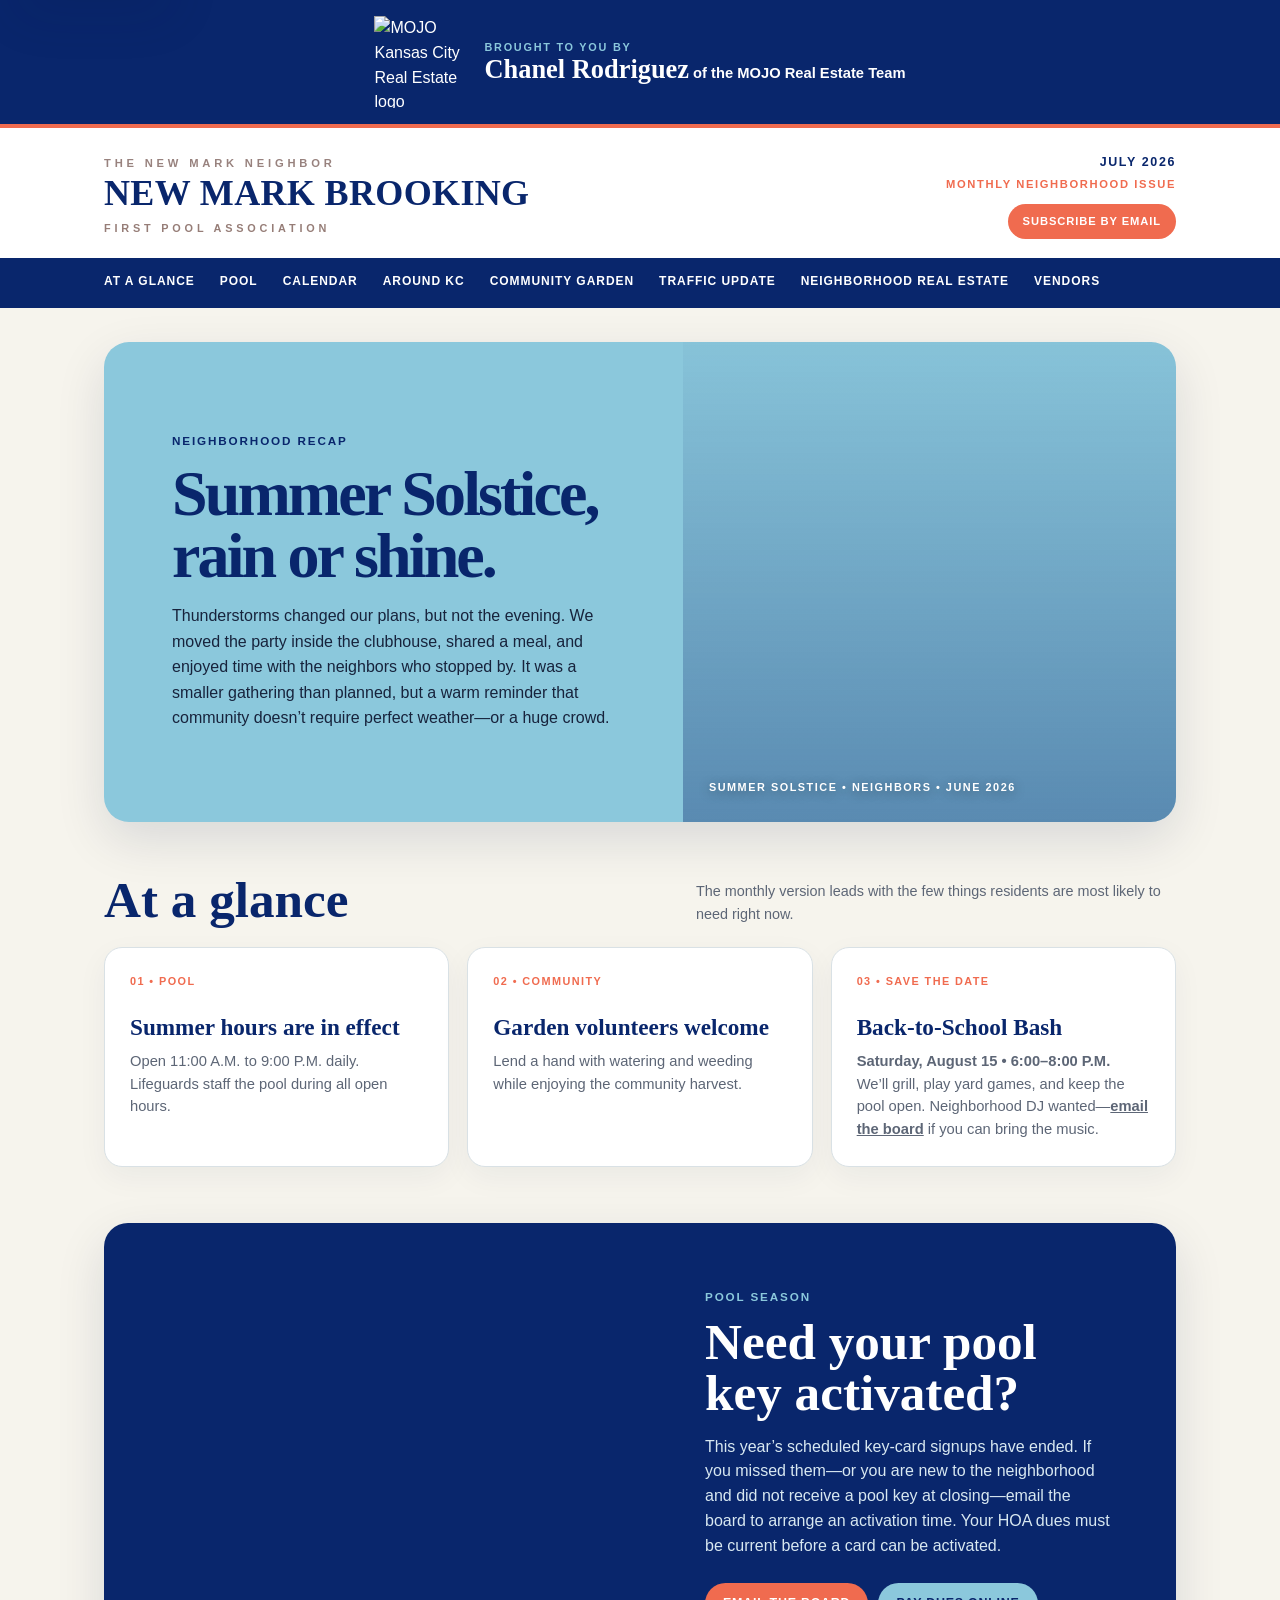
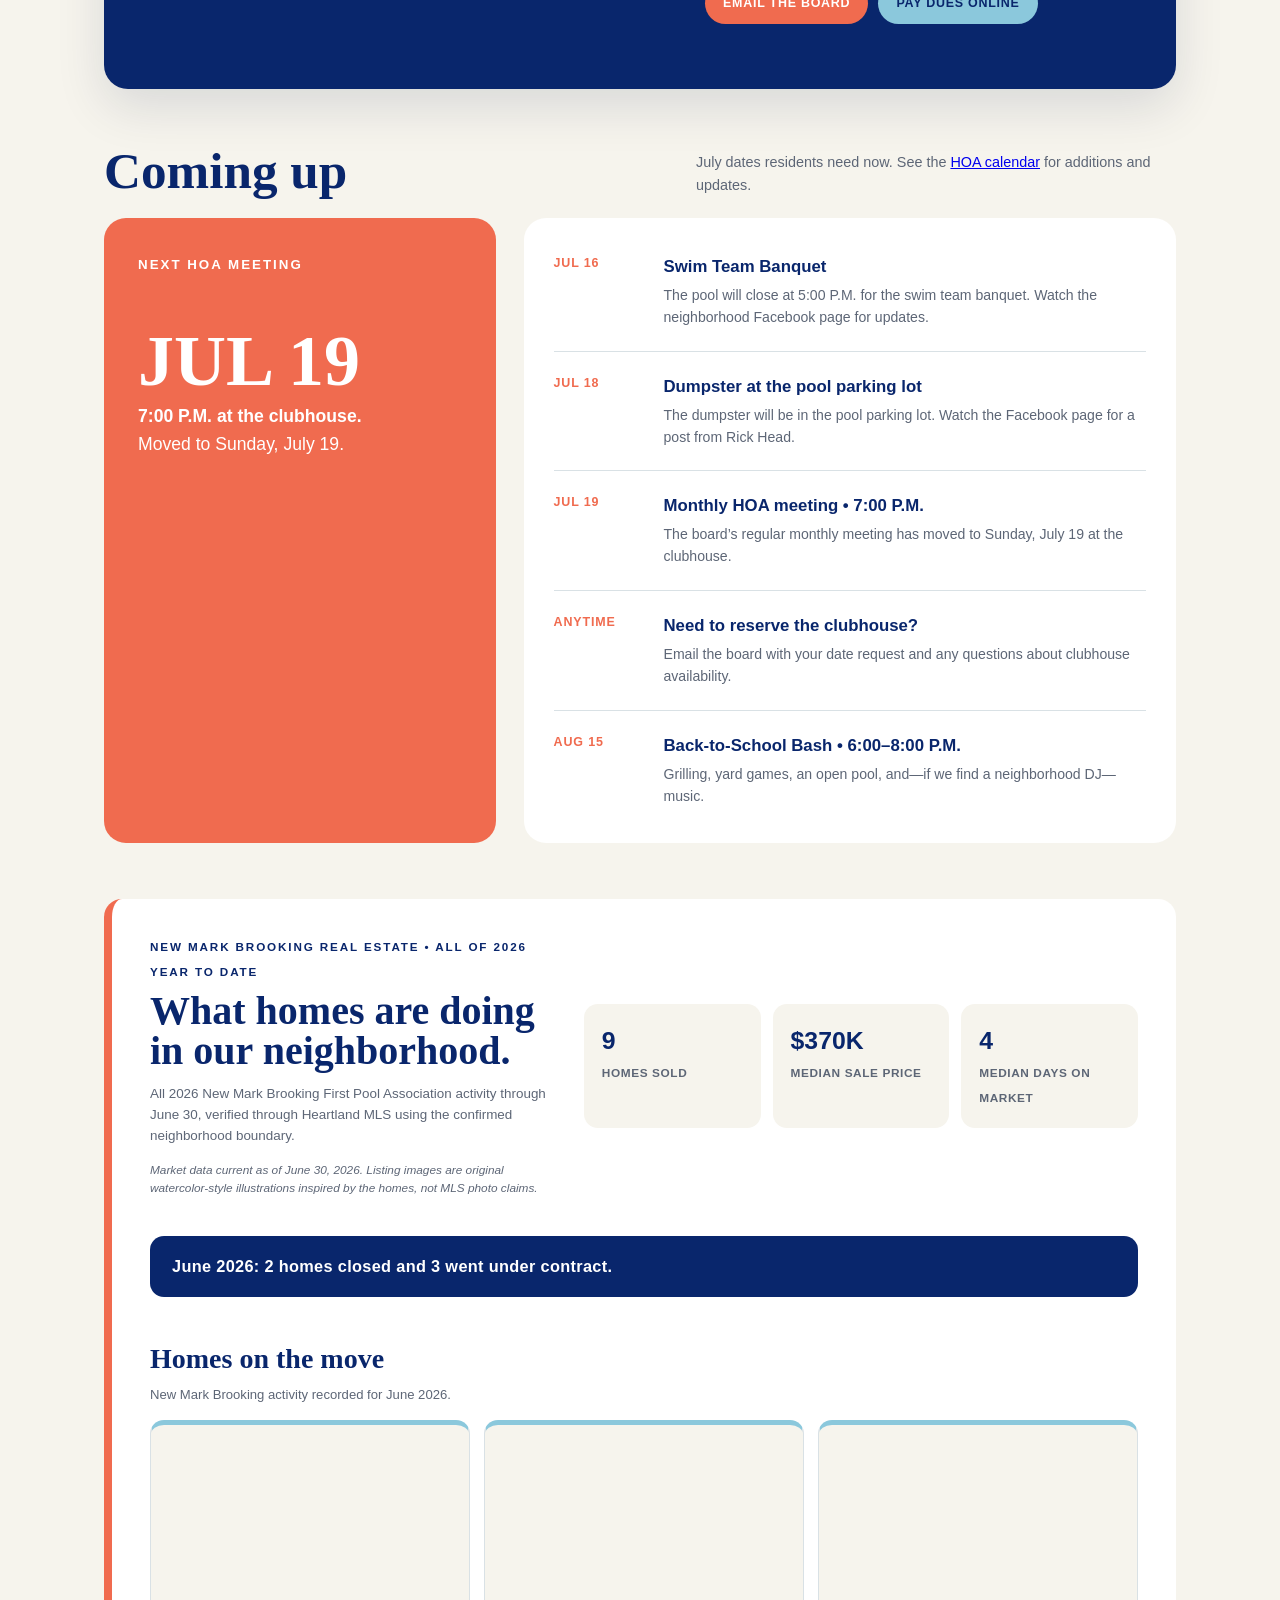
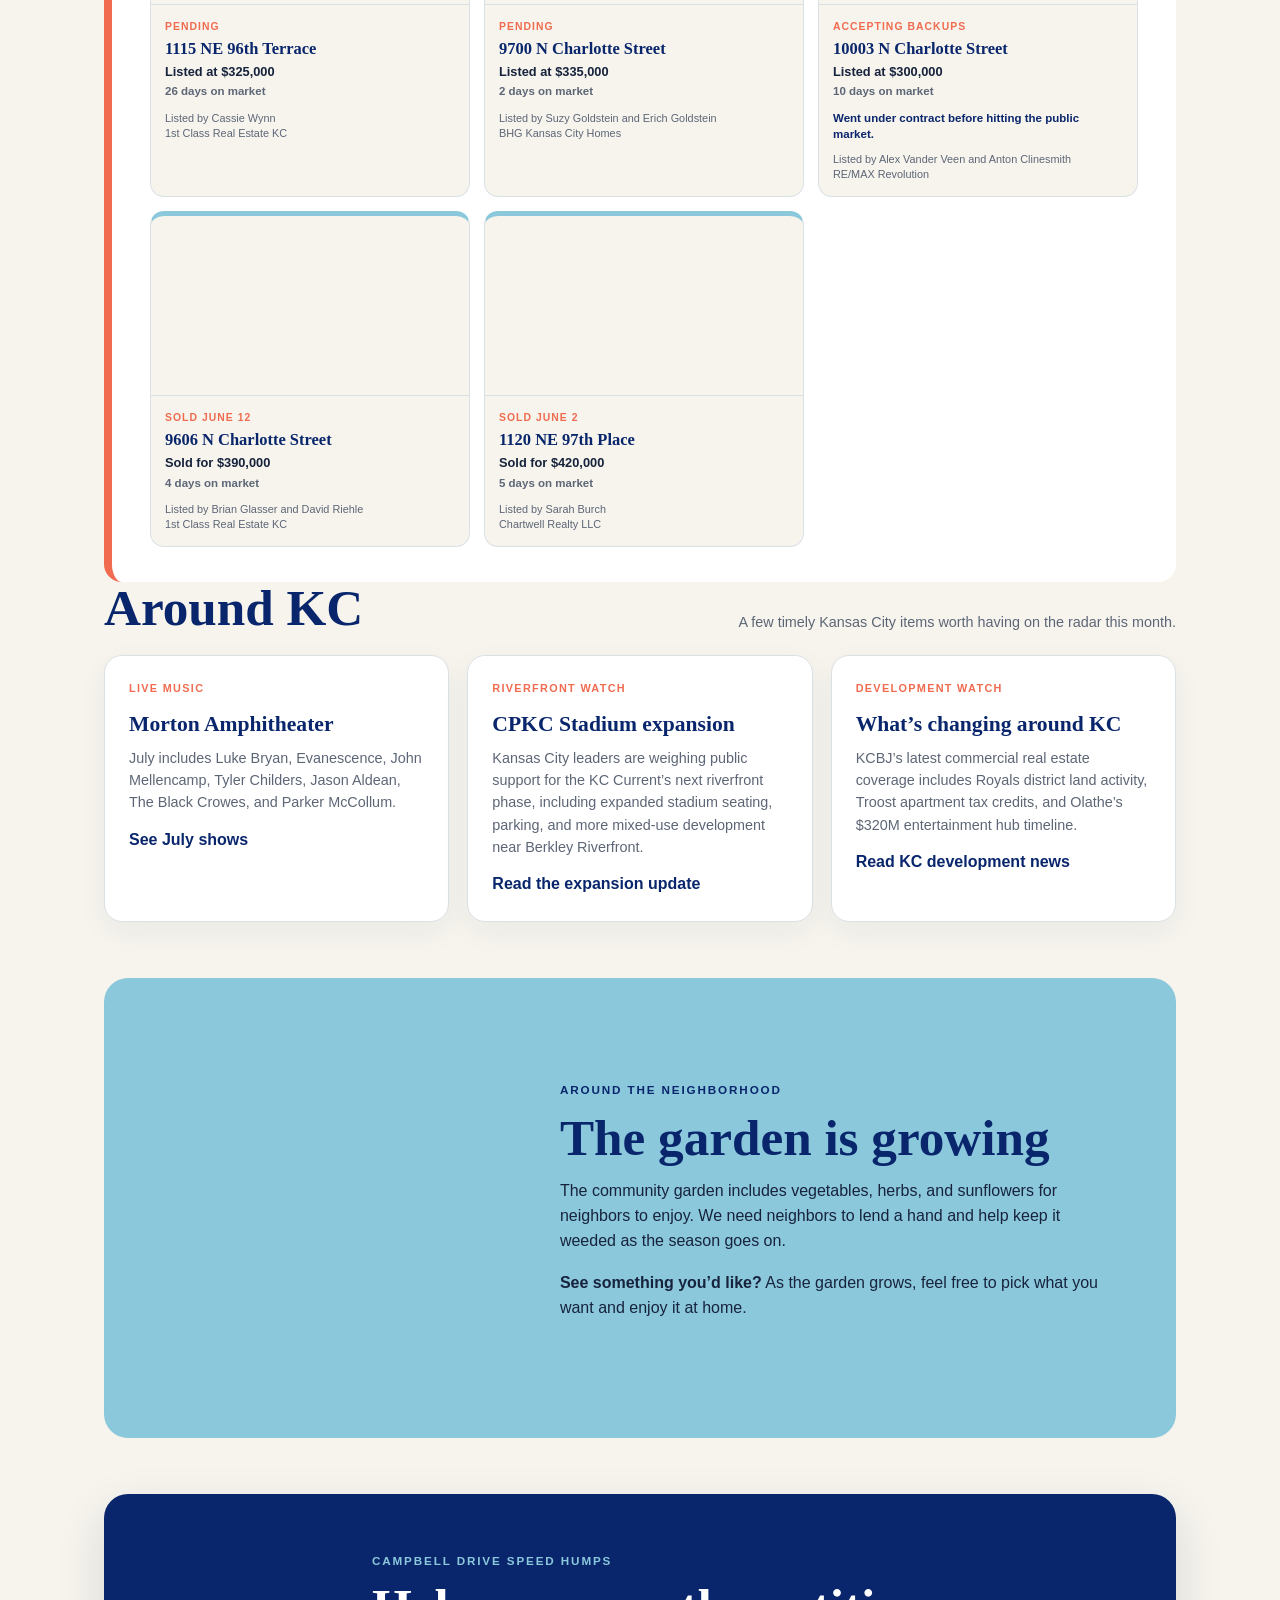
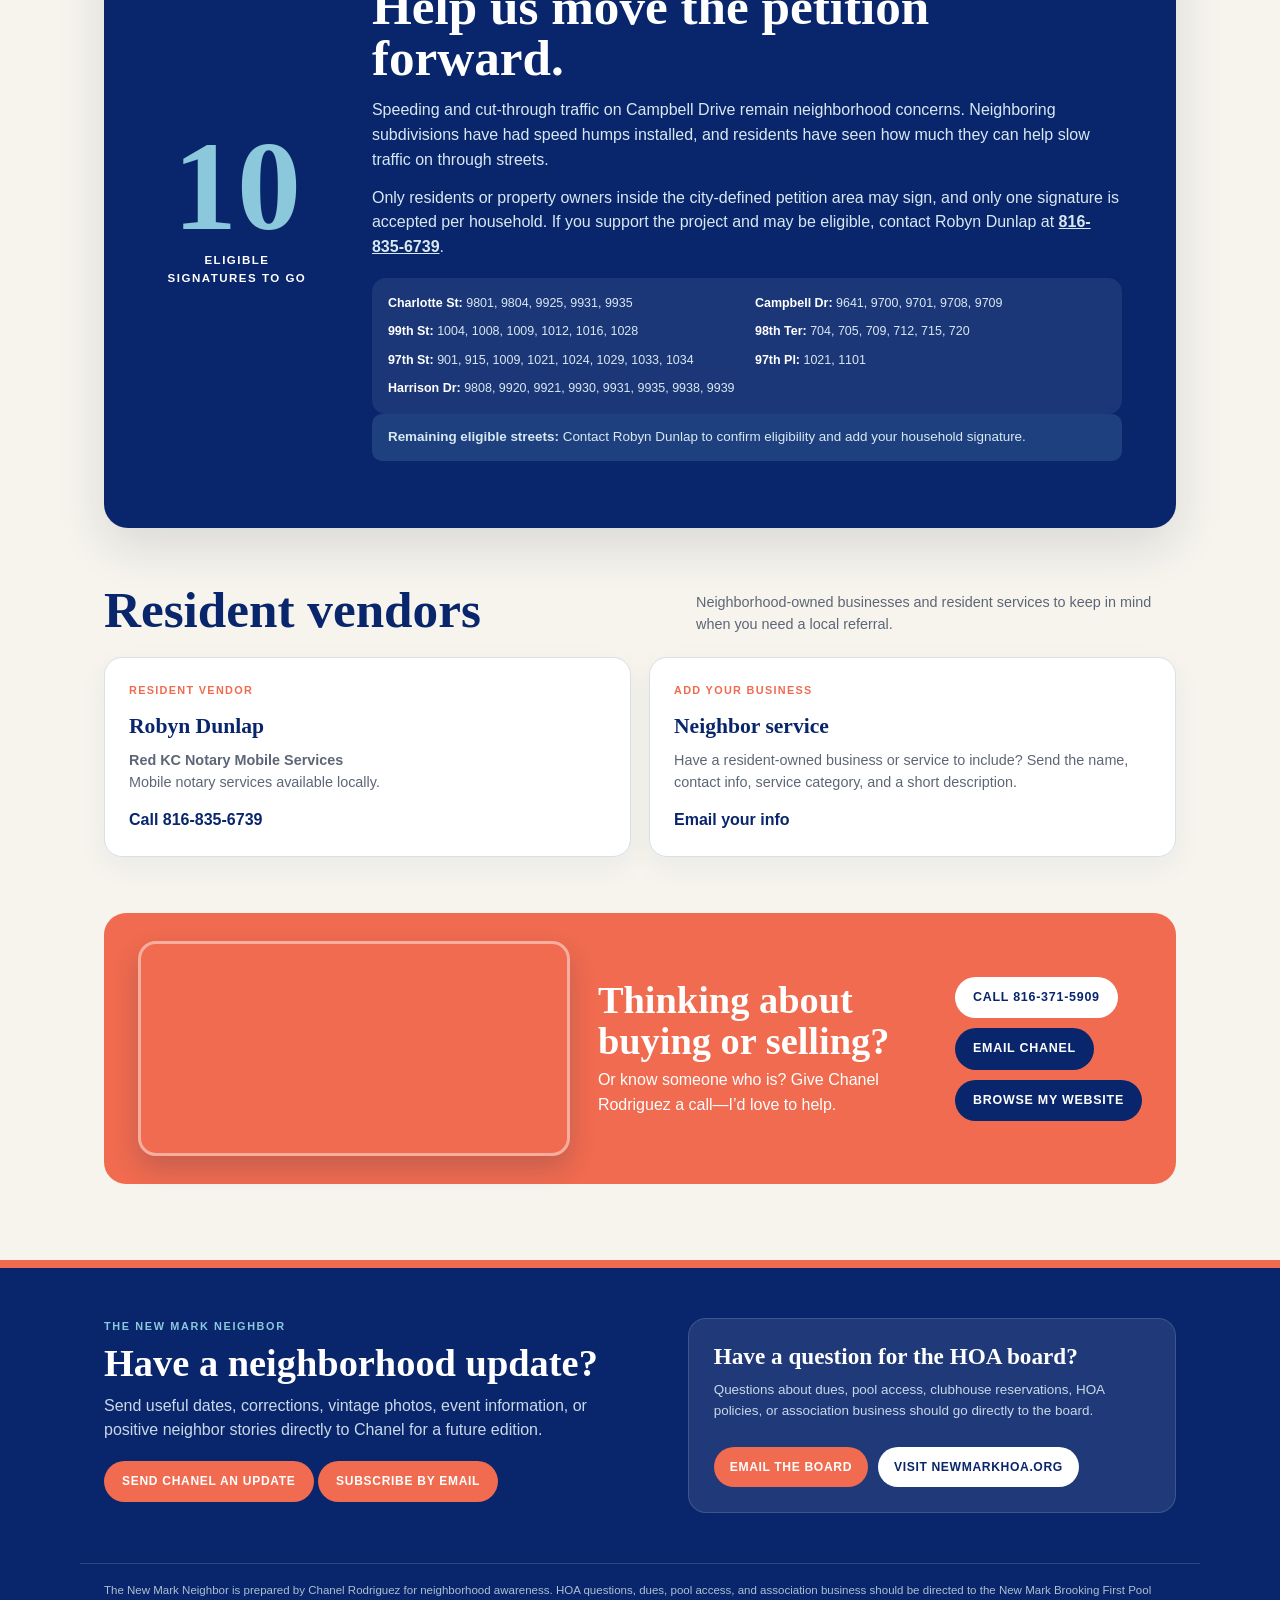
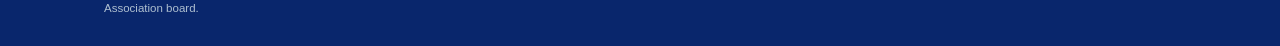
==== archive/july-2026/index.html @ 48f1f559 "Archive July 2026 issue" ====
<!doctype html>
<html lang="en">
<head>
<meta charset="utf-8">
<meta name="viewport" content="width=device-width,initial-scale=1">
<meta name="description" content="The New Mark Neighbor is a monthly New Mark Brooking neighborhood issue with HOA dates, pool reminders, local updates, resident notes, and neighborhood real estate context from Chanel Rodriguez.">
<meta name="theme-color" content="#09266c">
<meta property="og:title" content="The New Mark Neighbor — July 2026">
<meta property="og:description" content="A monthly New Mark Brooking neighborhood update with pool notes, HOA dates, local happenings, garden news, traffic updates, and real estate context.">
<meta property="og:type" content="website">
<meta property="og:url" content="https://thenewmarkneighbor.vercel.app/">
<meta property="og:image" content="https://thenewmarkneighbor.vercel.app/summer-solstice.jpg">
<meta name="twitter:card" content="summary_large_image">
<link rel="canonical" href="https://thenewmarkneighbor.vercel.app/">
<title>The New Mark Neighbor — July 2026</title>
<script type="application/ld+json">
{"@context":"https://schema.org","@type":"NewsArticle","headline":"The New Mark Neighbor — July 2026","description":"Monthly New Mark Brooking neighborhood issue with HOA dates, pool reminders, local updates, resident notes, and real estate context.","author":{"@type":"Person","name":"Chanel Rodriguez"},"publisher":{"@type":"Organization","name":"MOJO Real Estate Team"},"datePublished":"2026-07-15","dateModified":"2026-07-15","url":"https://thenewmarkneighbor.vercel.app/"}
</script>
<style>
:root{--navy:#09266c;--sky:#8bc8dc;--coral:#f06b4f;--cream:#f6f4ed;--ink:#17233c;--muted:#5d6676;--green:#476958;--white:#fff;--line:#d9e1e5;--shadow:0 18px 50px rgba(7,28,66,.12)}
*{box-sizing:border-box}html{scroll-behavior:smooth;scroll-padding-top:72px}body{margin:0;color:var(--ink);background:var(--cream);font-family:Arial,Helvetica,sans-serif;line-height:1.55}.skip-link{position:absolute;left:12px;top:-48px;z-index:20;background:#fff;color:var(--navy);padding:10px 14px;border-radius:999px;font-weight:900;text-decoration:none;box-shadow:var(--shadow)}.skip-link:focus{top:12px}a:focus-visible{outline:3px solid var(--coral);outline-offset:4px;border-radius:6px}.preview{background:#fff2cf;color:#533f00;text-align:center;padding:10px 18px;font-size:.82rem;font-weight:800;letter-spacing:.03em;border-bottom:1px solid #ead58b}.masthead{background:var(--white)}.masthead-inner{max-width:1120px;margin:auto;padding:25px 24px 19px;display:flex;align-items:center;justify-content:space-between;gap:24px}.brand small{display:block;color:#98827e;font-size:.7rem;font-weight:800;letter-spacing:.34em;text-transform:uppercase;margin-bottom:3px}.brand strong{display:block;color:var(--navy);font-family:Georgia,serif;font-size:clamp(1.45rem,4vw,2.25rem);line-height:1.05;letter-spacing:.01em}.brand span{display:block;color:#967d77;font-size:.68rem;font-weight:800;letter-spacing:.35em;text-transform:uppercase;margin-top:7px}.issue{text-align:right;color:var(--navy);font-size:.78rem;font-weight:800;text-transform:uppercase;letter-spacing:.13em}.issue b{display:block;color:var(--coral);font-size:.7rem;margin-top:4px}.nav{background:var(--navy);color:white;position:sticky;top:0;z-index:10}.nav-inner{max-width:1120px;margin:auto;padding:0 24px;display:flex;gap:25px;overflow:auto;scroll-snap-type:x proximity}.nav a{color:white;text-decoration:none;font-size:.75rem;font-weight:800;text-transform:uppercase;letter-spacing:.08em;white-space:nowrap;padding:14px 0;border-bottom:3px solid transparent;scroll-snap-align:start}.nav a:hover{border-color:var(--coral)}.hero{max-width:1120px;margin:34px auto 0;padding:0 24px}.hero-card{min-height:480px;border-radius:25px;overflow:hidden;display:grid;grid-template-columns:1.08fr .92fr;background:var(--sky);box-shadow:var(--shadow)}.hero-copy{padding:clamp(34px,6vw,68px);display:flex;flex-direction:column;justify-content:center}.eyebrow{color:var(--navy);font-size:.73rem;font-weight:900;text-transform:uppercase;letter-spacing:.16em}.hero h1{margin:12px 0 15px;color:var(--navy);font-family:Georgia,serif;font-size:clamp(2.6rem,6vw,5.3rem);line-height:.94;letter-spacing:-.045em;max-width:690px}.hero p{font-size:1.06rem;max-width:610px;margin:0}.hero-image{background:linear-gradient(180deg,rgba(9,38,108,.04),rgba(9,38,108,.32)),url('flowers.jpg') center/cover no-repeat;position:relative}.hero-image:after{content:'NEIGHBORHOOD NOTES • USEFUL DATES • LOCAL LIFE';position:absolute;bottom:26px;left:26px;right:26px;color:#fff;font-size:.68rem;font-weight:900;letter-spacing:.14em;text-shadow:0 2px 12px rgba(0,0,0,.4)}main{max-width:1120px;margin:auto;padding:52px 24px 76px}.section-head{display:flex;align-items:end;justify-content:space-between;gap:20px;margin-bottom:22px}.section-head h2{margin:0;color:var(--navy);font-family:Georgia,serif;font-size:clamp(2rem,4vw,3.2rem);line-height:1}.section-head p{margin:0;max-width:480px;color:var(--muted);font-size:.9rem}.glance{display:grid;grid-template-columns:repeat(3,1fr);gap:18px;margin-bottom:56px}.card{background:#fff;border:1px solid var(--line);border-radius:18px;padding:25px;box-shadow:0 10px 30px rgba(8,35,73,.05)}.card .num{display:block;color:var(--coral);font-size:.68rem;font-weight:900;letter-spacing:.13em;margin-bottom:25px}.card h3{color:var(--navy);font-family:Georgia,serif;font-size:1.45rem;line-height:1.08;margin:0 0 10px}.card p{margin:0;color:var(--muted);font-size:.92rem}.feature{display:grid;grid-template-columns:1fr 1fr;border-radius:24px;overflow:hidden;background:var(--navy);color:#fff;box-shadow:var(--shadow);margin-bottom:56px}.feature-image{min-height:430px;background:url('pool-pass-2026.jpg') center/cover no-repeat}.feature-copy{padding:clamp(35px,6vw,65px);display:flex;flex-direction:column;justify-content:center}.feature .eyebrow{color:var(--sky)}.feature h2{font-family:Georgia,serif;font-size:clamp(2.2rem,4vw,3.65rem);line-height:1;margin:10px 0 16px}.feature p{color:#d8e8f1;margin:0 0 24px}.pill{display:inline-block;align-self:flex-start;background:var(--coral);color:#fff;text-decoration:none;border-radius:999px;padding:11px 18px;font-size:.78rem;font-weight:900;letter-spacing:.06em;text-transform:uppercase}.calendar{display:grid;grid-template-columns:.75fr 1.25fr;gap:28px;margin-bottom:56px}.date-panel{background:var(--coral);color:#fff;border-radius:22px;padding:34px}.date-panel small{font-weight:900;letter-spacing:.15em;text-transform:uppercase}.date-panel strong{display:block;font-family:Georgia,serif;font-size:4.5rem;line-height:.95;margin:50px 0 8px}.date-panel p{margin:0}.events{background:#fff;border-radius:22px;padding:14px 30px}.event{display:grid;grid-template-columns:92px 1fr;gap:18px;padding:22px 0;border-bottom:1px solid var(--line)}.event:last-child{border:0}.event time{color:var(--coral);font-weight:900;font-size:.78rem;text-transform:uppercase;letter-spacing:.07em}.event h3{margin:0 0 5px;color:var(--navy);font-size:1.05rem}.event p{margin:0;color:var(--muted);font-size:.88rem}.garden{display:grid;grid-template-columns:.72fr 1.28fr;gap:0;background:var(--sky);border-radius:24px;overflow:hidden;margin-bottom:56px}.garden-image{min-height:460px;background:url('sunflower.jpg') center/cover no-repeat}.garden-copy{padding:clamp(35px,6vw,70px);align-self:center}.garden h2{font-family:Georgia,serif;color:var(--navy);font-size:clamp(2.2rem,4vw,3.5rem);line-height:1;margin:10px 0 16px}.garden p{margin:0 0 18px}.market{background:#fff;border-left:8px solid var(--coral);border-radius:18px;padding:35px 38px;display:grid;grid-template-columns:1fr 1.4fr;gap:38px;align-items:center}.market h2{color:var(--navy);font-family:Georgia,serif;font-size:2.5rem;line-height:1;margin:7px 0 12px}.market-note{color:var(--muted);font-size:.84rem}.stats{display:grid;grid-template-columns:repeat(3,1fr);gap:12px}.stat{background:var(--cream);border-radius:14px;padding:18px}.stat b{display:block;color:var(--navy);font-size:1.55rem}.stat span{font-size:.74rem;color:var(--muted);text-transform:uppercase;font-weight:800;letter-spacing:.05em}footer{background:var(--navy);color:#fff}.footer-inner{max-width:1120px;margin:auto;padding:50px 24px;display:grid;grid-template-columns:1.4fr 1fr;gap:50px}.footer-inner h2{font-family:Georgia,serif;font-size:2rem;margin:0 0 10px}.footer-inner p{color:#c9d9e8;margin:0}.contact{display:grid;gap:8px;align-content:center}.contact a{color:#fff;text-decoration:none;font-weight:800}.fineprint{max-width:1120px;margin:auto;padding:18px 24px 28px;border-top:1px solid rgba(255,255,255,.15);color:#aebfd0;font-size:.72rem}.coral-line{height:8px;background:var(--coral)}
@media(max-width:780px){.issue{display:none}.hero-card,.feature,.calendar,.garden,.market,.footer-inner{grid-template-columns:1fr}.hero-image{min-height:260px;order:-1}.hero-copy{padding:34px 28px}.glance{grid-template-columns:1fr}.feature-image{min-height:300px}.calendar{gap:16px}.date-panel strong{margin-top:20px}.market{padding:28px}.stats{grid-template-columns:1fr}.garden-image{min-height:330px}.nav-inner{gap:18px}.section-head{display:block}.section-head p{margin-top:10px}}
@media print{.preview,.nav{display:none}body{background:#fff}.hero-card,.card,.feature{box-shadow:none}}
</style>
<style>
.header-subscribe{display:inline-block;margin-top:10px;background:var(--coral);color:#fff;text-decoration:none;border-radius:999px;padding:9px 15px;font-size:.7rem;font-weight:900;letter-spacing:.08em;text-transform:uppercase}
.header-subscribe:hover{background:#ff7a60}
@media(max-width:780px){.masthead-inner{display:block}.issue{display:block;text-align:left;margin-top:16px}.header-subscribe{margin-top:8px}}
.market-highlight{grid-column:1/-1;background:#e7f3f6;border-radius:14px;padding:20px 22px;border-left:4px solid var(--navy)}
.market-highlight strong{display:block;color:var(--navy);font-family:Georgia,serif;font-size:1.25rem;margin-bottom:5px}
.market-highlight p{margin:0;color:#3f4c5f;font-size:.9rem}
.market-monthly{grid-column:1/-1;margin:0;background:var(--navy);color:#fff;border-radius:14px;padding:18px 22px;font-size:1.02rem;font-weight:900;letter-spacing:.02em}
.hero-image{background-image:linear-gradient(180deg,rgba(9,38,108,.03),rgba(9,38,108,.38)),url('summer-solstice.jpg');background-position:center 52%;background-size:cover}
.hero-image:after{content:'SUMMER SOLSTICE • NEIGHBORS • JUNE 2026'}
.hero.solstice h1{font-size:clamp(2.55rem,5vw,4.35rem);line-height:.98}
.hero.solstice p{font-size:1rem;line-height:1.6}
.market-gallery{grid-column:1/-1}
.market-gallery h3{margin:2px 0 5px;color:var(--navy);font-family:Georgia,serif;font-size:1.75rem}
.market-gallery-intro{margin:0 0 14px;color:var(--muted);font-size:.82rem}.source-note{margin:14px 0 0;color:var(--muted);font-size:.74rem;font-style:italic}
.listing-grid{display:grid;grid-template-columns:repeat(3,1fr);gap:14px}
.listing-card{overflow:hidden;background:var(--cream);border:1px solid var(--line);border-top:5px solid var(--sky);border-radius:14px}
.listing-card img{display:block;width:100%;height:130px;object-fit:cover}
.listing-art{height:180px;background-image:url('market-watercolors.jpg');background-repeat:no-repeat;background-size:300% auto;border-bottom:1px solid var(--line)}
.art-1115{background-position:0 51%}
.art-9700{background-position:50% 51%}
.art-9606{background-position:100% 51%}
.listing-art-secondary{background-image:url('market-watercolors-secondary.jpg');background-size:200% auto}
.art-10003{background-position:0 51%}
.art-1120{background-position:100% 51%}
.listing-copy{padding:14px}
.listing-status{display:block;color:var(--coral);font-size:.65rem;font-weight:900;letter-spacing:.1em;text-transform:uppercase;margin-bottom:5px}
.listing-copy h4{margin:0 0 3px;color:var(--navy);font-family:Georgia,serif;font-size:1.03rem;line-height:1.15}
.listing-price{margin:0 0 2px;color:var(--ink);font-size:.8rem;font-weight:800}
.listing-dom{margin:0 0 10px;color:var(--muted);font-size:.72rem;font-weight:700}
.listing-note{margin:0 0 10px;color:var(--navy);font-size:.72rem;font-weight:800;line-height:1.35}
.listing-credit{margin:0;color:var(--muted);font-size:.68rem;line-height:1.35}
.pill-row{display:flex;flex-wrap:wrap;gap:10px}
.pill.secondary{background:var(--sky);color:var(--navy)}
.nav-inner{scrollbar-width:none}
.nav-inner::-webkit-scrollbar{display:none}
.card a,.event a,.traffic-update a,.real-estate-cta a{color:inherit;font-weight:800}
.traffic-update{margin:0 0 56px;background:var(--navy);color:#fff;border-radius:24px;padding:clamp(30px,5vw,54px);display:grid;grid-template-columns:.38fr 1.62fr;gap:38px;align-items:center;box-shadow:var(--shadow)}
.traffic-count{text-align:center;padding-right:18px}
.traffic-count b{display:block;color:var(--sky);font-family:Georgia,serif;font-size:clamp(5rem,10vw,8rem);line-height:.8}
.traffic-count span{display:block;margin-top:15px;font-size:.72rem;font-weight:900;letter-spacing:.13em;text-transform:uppercase}
.traffic-copy .eyebrow{color:var(--sky)}
.traffic-copy h2{font-family:Georgia,serif;font-size:clamp(2rem,4vw,3.25rem);line-height:1;margin:8px 0 15px}
.traffic-copy p{margin:0 0 13px;color:#d8e8f1}
.traffic-note{padding:13px 16px;border-radius:10px;background:rgba(139,200,220,.16);font-size:.84rem}
.traffic-streets{display:grid;grid-template-columns:repeat(2,minmax(0,1fr));gap:9px 16px;margin-top:18px;padding:16px;border-radius:14px;background:rgba(255,255,255,.08);font-size:.78rem;color:#d8e8f1}
.traffic-streets div{overflow-wrap:anywhere}
.traffic-streets strong{color:#fff}
.real-estate-cta{margin:26px 0 0;background:var(--coral);color:#fff;border-radius:22px;padding:28px 34px;display:grid;grid-template-columns:minmax(360px,1.05fr) .8fr auto;align-items:center;gap:28px}
.cta-photo{width:100%;min-height:215px;border-radius:18px;background-image:url('chanel-mojo-card.jpg');background-size:cover;background-position:center;background-repeat:no-repeat;box-shadow:0 12px 26px rgba(8,35,73,.18);border:3px solid rgba(255,255,255,.45)}
.real-estate-cta h2{font-family:Georgia,serif;font-size:clamp(1.7rem,3vw,2.45rem);line-height:1.05;margin:0 0 7px}
.real-estate-cta p{margin:0}
.cta-actions{display:flex;flex-direction:column;gap:10px;min-width:185px}
.real-estate-cta .pill{background:#fff;color:var(--navy);white-space:nowrap;text-align:center}
.real-estate-cta .pill.secondary{background:var(--navy);color:#fff}
.footer-inner.footer-profile{grid-template-columns:1.05fr .95fr;gap:44px;align-items:start}
.chanel-photo{width:210px;height:235px;border-radius:20px;background-image:url('chanel-profile-source.png');background-size:685px 969px;background-position:right bottom;background-repeat:no-repeat;box-shadow:0 14px 30px rgba(0,0,0,.2);border:3px solid rgba(255,255,255,.2)}
.footer-kicker{display:block;color:var(--sky);font-size:.68rem;font-weight:900;letter-spacing:.15em;text-transform:uppercase;margin-bottom:8px}
.footer-news h2{font-size:clamp(1.9rem,3vw,2.65rem);line-height:1.05}
.footer-news p{margin-bottom:18px}
.footer-button{display:inline-block;background:var(--coral);color:#fff;text-decoration:none;border-radius:999px;padding:11px 18px;font-size:.75rem;font-weight:900;letter-spacing:.06em;text-transform:uppercase}
.footer-realty{margin-top:21px!important;font-size:.82rem}
.footer-realty a{color:#fff;font-weight:900}
.board-box{background:rgba(255,255,255,.09);border:1px solid rgba(255,255,255,.14);border-radius:18px;padding:25px}
.board-box h3{font-family:Georgia,serif;font-size:1.45rem;line-height:1.1;margin:0 0 10px}
.board-box p{font-size:.84rem;margin-bottom:17px}
.board-box a{display:block;color:#fff;font-weight:800;text-decoration:none;margin-top:7px;overflow-wrap:anywhere}
@media(max-width:900px){.listing-grid{grid-template-columns:repeat(2,1fr)}}
.date-panel p{font-size:1.1rem}
.sponsor-bar{background:var(--navy);color:#fff;display:flex;align-items:center;justify-content:center;gap:18px;padding:16px 22px;border-bottom:4px solid var(--coral);box-shadow:0 8px 24px rgba(7,28,66,.12);text-align:left}.sponsor-logo{width:92px;height:92px;object-fit:contain}.sponsor-bar small{display:block;color:var(--sky);font-size:.68rem;font-weight:900;letter-spacing:.16em;text-transform:uppercase}.sponsor-bar strong{display:inline;color:#fff;font-family:Georgia,serif;font-size:1.65rem;line-height:1}.sponsor-bar span{color:#fff;font-size:.92rem;font-weight:800}

.local-roundup,.resident-vendors{margin-bottom:56px}
.roundup-grid,.vendor-grid{display:grid;grid-template-columns:repeat(3,1fr);gap:18px}.vendor-grid{grid-template-columns:repeat(2,1fr)}
.roundup-card,.vendor-card{background:#fff;border:1px solid var(--line);border-radius:18px;padding:24px;box-shadow:0 10px 30px rgba(8,35,73,.05)}
.roundup-card .tag,.vendor-card .tag{display:block;color:var(--coral);font-size:.68rem;font-weight:900;letter-spacing:.12em;text-transform:uppercase;margin-bottom:16px}
.roundup-card h3,.vendor-card h3{color:var(--navy);font-family:Georgia,serif;font-size:1.35rem;line-height:1.1;margin:0 0 10px}
.roundup-card p,.vendor-card p{margin:0 0 14px;color:var(--muted);font-size:.9rem}
.roundup-card a,.vendor-card a{color:var(--navy);font-weight:900;text-decoration:none}
.board-actions{display:flex;flex-wrap:wrap;gap:10px;margin-top:18px}
.board-box a.board-button{display:inline-block;background:var(--coral);color:#fff;border-radius:999px;padding:11px 16px;font-size:.76rem;font-weight:900;letter-spacing:.05em;text-transform:uppercase}
.board-box a.board-button.secondary{background:#fff;color:var(--navy)}
@media(max-width:900px){.footer-inner.footer-profile{grid-template-columns:1fr}.real-estate-cta{grid-template-columns:1fr}.cta-actions{flex-direction:row;flex-wrap:wrap}.cta-photo{min-height:240px}.traffic-streets{grid-template-columns:1fr}}
@media(max-width:780px){.traffic-update{grid-template-columns:1fr}.traffic-count{border-bottom:1px solid rgba(255,255,255,.25);padding:0 0 28px}.real-estate-cta{grid-template-columns:1fr}.real-estate-cta .pill{margin-top:0}.cta-photo{min-height:210px}.footer-inner.footer-profile{grid-template-columns:1fr}.roundup-grid,.vendor-grid{grid-template-columns:1fr}.sponsor-bar{justify-content:flex-start;padding:12px 18px;gap:12px}.sponsor-logo{width:70px;height:70px;flex:0 0 70px}.sponsor-bar small{font-size:.58rem;letter-spacing:.13em}.sponsor-bar strong{font-size:clamp(1.1rem,7vw,1.55rem)}.sponsor-bar span{display:block;font-size:.8rem}.masthead-inner{padding:22px 24px 17px}.brand small{letter-spacing:.25em}.brand span{letter-spacing:.22em}.nav:after{content:'Swipe for more';position:absolute;right:10px;top:50%;transform:translateY(-50%);font-size:.56rem;color:rgba(255,255,255,.72);font-weight:900;letter-spacing:.08em;text-transform:uppercase;pointer-events:none;background:linear-gradient(90deg,rgba(9,38,108,0),var(--navy) 28%);padding:17px 0 17px 44px}.nav-inner{padding-right:110px}.date-panel strong{font-size:4rem}.event{grid-template-columns:74px 1fr}.events{padding:10px 22px}.market h2{font-size:2.1rem}.market-monthly{font-size:1rem}.hero{margin-top:28px}.hero-card{min-height:0}.hero-image{min-height:310px}.hero-copy{padding:32px 28px 38px}.hero.solstice h1{font-size:clamp(2.45rem,12vw,3.4rem)}}
@media(max-width:560px){.listing-grid{grid-template-columns:1fr}.listing-card img{height:190px}main{padding-left:18px;padding-right:18px}.hero{padding:0 18px}.card,.roundup-card,.vendor-card{padding:22px}.feature-copy,.garden-copy{padding:32px 26px}.feature-image{min-height:315px;background-position:center}.traffic-update{padding:30px 24px}.traffic-count b{font-size:5.5rem}.cta-actions{flex-direction:column}.cta-actions .pill{width:100%;text-align:center}.footer-inner{padding-left:18px;padding-right:18px}.board-box{padding:22px}.fineprint{padding-left:18px;padding-right:18px}}
</style>
</head>
<body>
<a class="skip-link" href="#main-content">Skip to newsletter</a>
<div class="sponsor-bar"><img class="sponsor-logo" src="mojo-white-logo-prepped.png" alt="MOJO Kansas City Real Estate logo"><div><small>Brought to you by</small><strong>Chanel Rodriguez</strong><span> of the MOJO Real Estate Team</span></div></div>
<header class="masthead"><div class="masthead-inner"><div class="brand"><small>The New Mark Neighbor</small><strong>NEW MARK BROOKING</strong><span>First Pool Association</span></div><div class="issue">July 2026<b>Monthly Neighborhood Issue</b><a class="header-subscribe" href="https://newmarkneighbor.beehiiv.com" target="_blank" rel="noopener">Subscribe by email</a></div></div></header>
<nav class="nav" aria-label="Issue sections"><div class="nav-inner"><a href="#glance">At a glance</a><a href="#pool">Pool</a><a href="#calendar">Calendar</a><a href="#around-kc">Around KC</a><a href="#garden">Community garden</a><a href="#traffic">Traffic update</a><a href="#market">Neighborhood real estate</a><a href="#vendors">Vendors</a></div></nav>
<section class="hero solstice"><div class="hero-card"><div class="hero-copy"><span class="eyebrow">Neighborhood recap</span><h1>Summer Solstice, rain or shine.</h1><p>Thunderstorms changed our plans, but not the evening. We moved the party inside the clubhouse, shared a meal, and enjoyed time with the neighbors who stopped by. It was a smaller gathering than planned, but a warm reminder that community doesn’t require perfect weather—or a huge crowd.</p></div><div class="hero-image" role="img" aria-label="Neighbors gathering for the New Mark Brooking Summer Solstice party"></div></div></section>
<main id="main-content">
<section id="glance"><div class="section-head"><h2>At a glance</h2><p>The monthly version leads with the few things residents are most likely to need right now.</p></div><div class="glance">
<article class="card"><span class="num">01 • POOL</span><h3>Summer hours are in effect</h3><p>Open 11:00 A.M. to 9:00 P.M. daily. Lifeguards staff the pool during all open hours.</p></article>
<article class="card"><span class="num">02 • COMMUNITY</span><h3>Garden volunteers welcome</h3><p>Lend a hand with watering and weeding while enjoying the community harvest.</p></article>
<article class="card"><span class="num">03 • SAVE THE DATE</span><h3>Back-to-School Bash</h3><p><strong>Saturday, August 15 • 6:00–8:00 P.M.</strong><br>We’ll grill, play yard games, and keep the pool open. Neighborhood DJ wanted—<a href="mailto:board@newmarkhoa.org?subject=Back-to-school%20bash%20DJ">email the board</a> if you can bring the music.</p></article>
</div></section>
<section class="feature" id="pool"><div class="feature-image" role="img" aria-label="2026 New Mark First Pool HOA pool pass by the water"></div><div class="feature-copy"><span class="eyebrow">Pool season</span><h2>Need your pool key activated?</h2><p>This year’s scheduled key-card signups have ended. If you missed them—or you are new to the neighborhood and did not receive a pool key at closing—email the board to arrange an activation time. Your HOA dues must be current before a card can be activated.</p><div class="pill-row"><a class="pill" href="mailto:board@newmarkhoa.org?subject=Pool%20key%20activation">Email the board</a><a class="pill secondary" href="https://www.newmarkhoa.org/online-payments.html" target="_blank" rel="noopener">Pay dues online</a></div></div></section>
<section id="calendar"><div class="section-head"><h2>Coming up</h2><p>July dates residents need now. See the <a href="https://www.newmarkhoa.org/calendar.html" target="_blank" rel="noopener">HOA calendar</a> for additions and updates.</p></div><div class="calendar"><div class="date-panel"><small>Next HOA meeting</small><strong>JUL 19</strong><p><b>7:00 P.M. at the clubhouse.</b><br>Moved to Sunday, July 19.</p></div><div class="events">
<div class="event"><time>Jul 16</time><div><h3>Swim Team Banquet</h3><p>The pool will close at 5:00 P.M. for the swim team banquet. Watch the neighborhood Facebook page for updates.</p></div></div>
<div class="event"><time>Jul 18</time><div><h3>Dumpster at the pool parking lot</h3><p>The dumpster will be in the pool parking lot. Watch the Facebook page for a post from Rick Head.</p></div></div>
<div class="event"><time>Jul 19</time><div><h3>Monthly HOA meeting • 7:00 P.M.</h3><p>The board’s regular monthly meeting has moved to Sunday, July 19 at the clubhouse.</p></div></div>
<div class="event"><time>Anytime</time><div><h3>Need to reserve the clubhouse?</h3><p>Email the board with your date request and any questions about clubhouse availability.</p></div></div>
<div class="event"><time>Aug 15</time><div><h3>Back-to-School Bash • 6:00–8:00 P.M.</h3><p>Grilling, yard games, an open pool, and—if we find a neighborhood DJ—music.</p></div></div>
</div></div></section>
<section class="market" id="market">
  <div>
    <span class="eyebrow">New Mark Brooking real estate • all of 2026 year to date</span>
    <h2>What homes are doing in our neighborhood.</h2>
    <p class="market-note">All 2026 New Mark Brooking First Pool Association activity through June 30, verified through Heartland MLS using the confirmed neighborhood boundary.</p>
    <p class="source-note">Market data current as of June 30, 2026. Listing images are original watercolor-style illustrations inspired by the homes, not MLS photo claims.</p>
  </div>
  <div class="stats">
    <div class="stat"><b>9</b><span>Homes sold</span></div>
    <div class="stat"><b>$370K</b><span>Median sale price</span></div>
    <div class="stat"><b>4</b><span>Median days on market</span></div>
  </div>
  <p class="market-monthly">June 2026: 2 homes closed and 3 went under contract.</p>
  <div class="market-gallery">
    <h3>Homes on the move</h3>
    <p class="market-gallery-intro">New Mark Brooking activity recorded for June 2026.</p>
    <div class="listing-grid">
      <article class="listing-card"><div class="listing-art art-1115" role="img" aria-label="Original watercolor illustration inspired by the home at 1115 NE 96th Terrace"></div><div class="listing-copy"><span class="listing-status">Pending</span><h4>1115 NE 96th Terrace</h4><p class="listing-price">Listed at $325,000</p><p class="listing-dom">26 days on market</p><p class="listing-credit">Listed by Cassie Wynn<br>1st Class Real Estate KC</p></div></article>
      <article class="listing-card"><div class="listing-art art-9700" role="img" aria-label="Original watercolor illustration inspired by the home at 9700 N Charlotte Street"></div><div class="listing-copy"><span class="listing-status">Pending</span><h4>9700 N Charlotte Street</h4><p class="listing-price">Listed at $335,000</p><p class="listing-dom">2 days on market</p><p class="listing-credit">Listed by Suzy Goldstein and Erich Goldstein<br>BHG Kansas City Homes</p></div></article>
      <article class="listing-card"><div class="listing-art listing-art-secondary art-10003" role="img" aria-label="Original watercolor illustration inspired by the home at 10003 N Charlotte Street"></div><div class="listing-copy"><span class="listing-status">Accepting backups</span><h4>10003 N Charlotte Street</h4><p class="listing-price">Listed at $300,000</p><p class="listing-dom">10 days on market</p><p class="listing-note">Went under contract before hitting the public market.</p><p class="listing-credit">Listed by Alex Vander Veen and Anton Clinesmith<br>RE/MAX Revolution</p></div></article>
      <article class="listing-card"><div class="listing-art art-9606" role="img" aria-label="Original watercolor illustration inspired by the home at 9606 N Charlotte Street"></div><div class="listing-copy"><span class="listing-status">Sold June 12</span><h4>9606 N Charlotte Street</h4><p class="listing-price">Sold for $390,000</p><p class="listing-dom">4 days on market</p><p class="listing-credit">Listed by Brian Glasser and David Riehle<br>1st Class Real Estate KC</p></div></article>
      <article class="listing-card"><div class="listing-art listing-art-secondary art-1120" role="img" aria-label="Original watercolor illustration inspired by the home at 1120 NE 97th Place"></div><div class="listing-copy"><span class="listing-status">Sold June 2</span><h4>1120 NE 97th Place</h4><p class="listing-price">Sold for $420,000</p><p class="listing-dom">5 days on market</p><p class="listing-credit">Listed by Sarah Burch<br>Chartwell Realty LLC</p></div></article>
    </div>
  </div>
</section>
<section class="local-roundup" id="around-kc"><div class="section-head"><h2>Around KC</h2><p>A few timely Kansas City items worth having on the radar this month.</p></div><div class="roundup-grid">
<article class="roundup-card"><span class="tag">Live music</span><h3>Morton Amphitheater</h3><p>July includes Luke Bryan, Evanescence, John Mellencamp, Tyler Childers, Jason Aldean, The Black Crowes, and Parker McCollum.</p><a href="https://www.mortonamphitheater.com/shows/calendar/2026-07" target="_blank" rel="noopener">See July shows</a></article>
<article class="roundup-card"><span class="tag">Riverfront watch</span><h3>CPKC Stadium expansion</h3><p>Kansas City leaders are weighing public support for the KC Current’s next riverfront phase, including expanded stadium seating, parking, and more mixed-use development near Berkley Riverfront.</p><a href="https://www.axios.com/local/kansas-city/2026/06/10/current-stadium-expansion-235-million-funding" target="_blank" rel="noopener">Read the expansion update</a></article>
<article class="roundup-card"><span class="tag">Development watch</span><h3>What’s changing around KC</h3><p>KCBJ’s latest commercial real estate coverage includes Royals district land activity, Troost apartment tax credits, and Olathe’s $320M entertainment hub timeline.</p><a href="https://www.bizjournals.com/kansascity/news/commercial-real-estate" target="_blank" rel="noopener">Read KC development news</a></article>
</div></section>
<section class="garden" id="garden"><div class="garden-image" role="img" aria-label="Yellow sunflower in the New Mark Brooking community garden"></div><div class="garden-copy"><span class="eyebrow">Around the neighborhood</span><h2>The garden is growing</h2><p>The community garden includes vegetables, herbs, and sunflowers for neighbors to enjoy. We need neighbors to lend a hand and help keep it weeded as the season goes on.</p><p><strong>See something you’d like?</strong> As the garden grows, feel free to pick what you want and enjoy it at home.</p></div></section>
<section class="traffic-update" id="traffic"><div class="traffic-count"><b>10</b><span>eligible signatures to go</span></div><div class="traffic-copy"><span class="eyebrow">Campbell Drive speed humps</span><h2>Help us move the petition forward.</h2><p>Speeding and cut-through traffic on Campbell Drive remain neighborhood concerns. Neighboring subdivisions have had speed humps installed, and residents have seen how much they can help slow traffic on through streets.</p><p>Only residents or property owners inside the city-defined petition area may sign, and only one signature is accepted per household. If you support the project and may be eligible, contact Robyn Dunlap at <a href="tel:+18168356739">816-835-6739</a>.</p><div class="traffic-streets"><div><strong>Charlotte St:</strong> 9801, 9804, 9925, 9931, 9935</div><div><strong>Campbell Dr:</strong> 9641, 9700, 9701, 9708, 9709</div><div><strong>99th St:</strong> 1004, 1008, 1009, 1012, 1016, 1028</div><div><strong>98th Ter:</strong> 704, 705, 709, 712, 715, 720</div><div><strong>97th St:</strong> 901, 915, 1009, 1021, 1024, 1029, 1033, 1034</div><div><strong>97th Pl:</strong> 1021, 1101</div><div><strong>Harrison Dr:</strong> 9808, 9920, 9921, 9930, 9931, 9935, 9938, 9939</div></div><p class="traffic-note"><strong>Remaining eligible streets:</strong> Contact Robyn Dunlap to confirm eligibility and add your household signature.</p></div></section>
<section class="resident-vendors" id="vendors"><div class="section-head"><h2>Resident vendors</h2><p>Neighborhood-owned businesses and resident services to keep in mind when you need a local referral.</p></div><div class="vendor-grid">
<article class="vendor-card"><span class="tag">Resident vendor</span><h3>Robyn Dunlap</h3><p><strong>Red KC Notary Mobile Services</strong><br>Mobile notary services available locally.</p><a href="tel:+18168356739">Call 816-835-6739</a></article>
<article class="vendor-card"><span class="tag">Add your business</span><h3>Neighbor service</h3><p>Have a resident-owned business or service to include? Send the name, contact info, service category, and a short description.</p><a href="mailto:chanel@mojokc.com?subject=Resident%20vendor%20for%20The%20New%20Mark%20Neighbor&body=Hi%20Chanel%2C%0A%0AI%27d%20like%20to%20submit%20a%20resident%20vendor%20for%20The%20New%20Mark%20Neighbor.%0A%0ABusiness%20name%3A%0AResident%20name%3A%0AService%20category%3A%0APhone%3A%0AEmail%3A%0AWebsite%20or%20social%20link%3A%0AShort%20description%3A%0A%0AThank%20you!">Email your info</a></article>

</div></section>
<section class="real-estate-cta"><div class="cta-photo" role="img" aria-label="Chanel Rodriguez, MOJO KC Real Estate"></div><div><h2>Thinking about buying or selling?</h2><p>Or know someone who is? Give Chanel Rodriguez a call—I’d love to help.</p></div><div class="cta-actions"><a class="pill" href="tel:+18163715909">Call 816-371-5909</a><a class="pill secondary" href="mailto:chanel@mojokc.com">Email Chanel</a><a class="pill secondary" href="https://Chanel.mojokcrealestate.com" target="_blank" rel="noopener">Browse my website</a></div></section>
</main>
<footer id="contact"><div class="coral-line"></div><div class="footer-inner footer-profile"><div class="footer-news"><span class="footer-kicker">The New Mark Neighbor</span><h2>Have a neighborhood update?</h2><p>Send useful dates, corrections, vintage photos, event information, or positive neighbor stories directly to Chanel for a future edition.</p><a class="footer-button" href="mailto:chanel@mojokc.com?subject=New%20Mark%20Neighbor%20update">Send Chanel an update</a> <a class="footer-button" href="https://newmarkneighbor.beehiiv.com" target="_blank" rel="noopener">Subscribe by email</a></div><div class="board-box"><h3>Have a question for the HOA board?</h3><p>Questions about dues, pool access, clubhouse reservations, HOA policies, or association business should go directly to the board.</p><div class="board-actions"><a class="board-button" href="mailto:board@newmarkhoa.org">Email the board</a><a class="board-button secondary" href="https://www.newmarkhoa.org" target="_blank" rel="noopener">Visit newmarkhoa.org</a></div></div></div><div class="fineprint">The New Mark Neighbor is prepared by Chanel Rodriguez for neighborhood awareness. HOA questions, dues, pool access, and association business should be directed to the New Mark Brooking First Pool Association board.</div></footer>
</body></html>
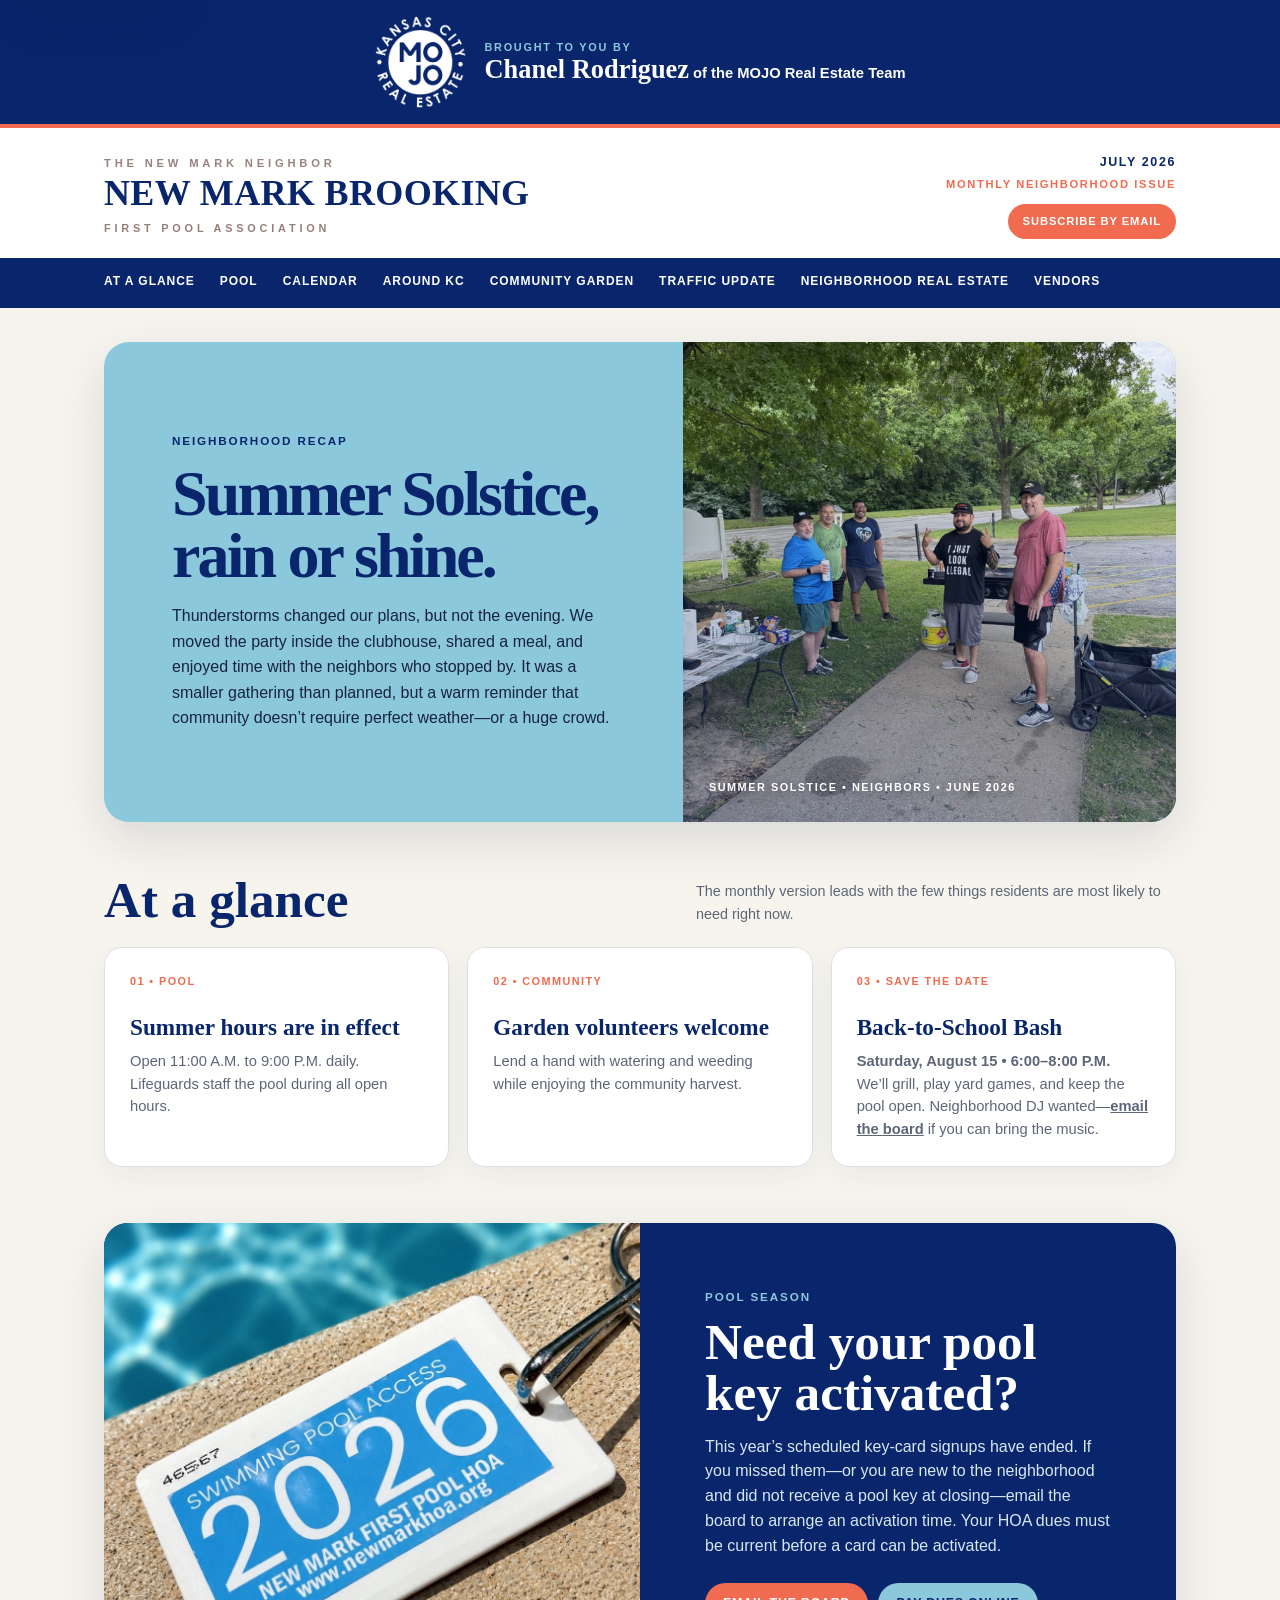
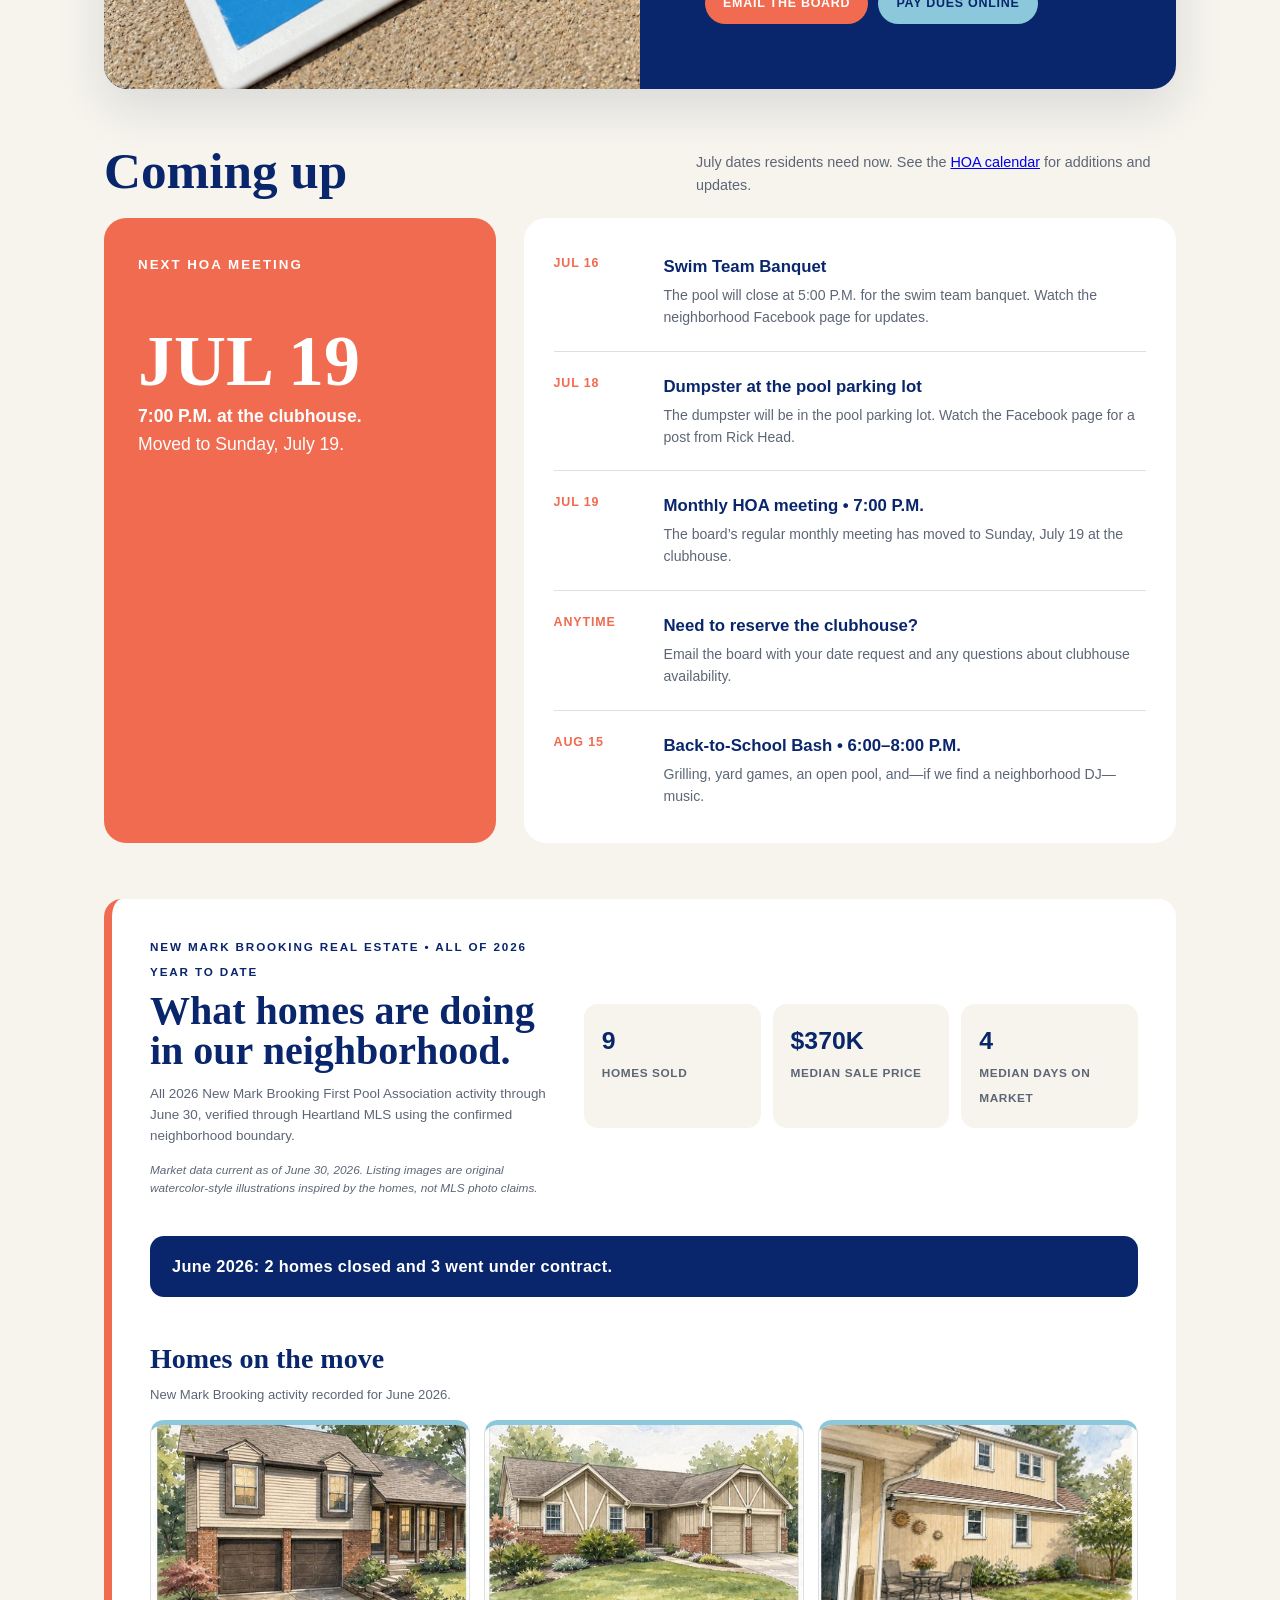
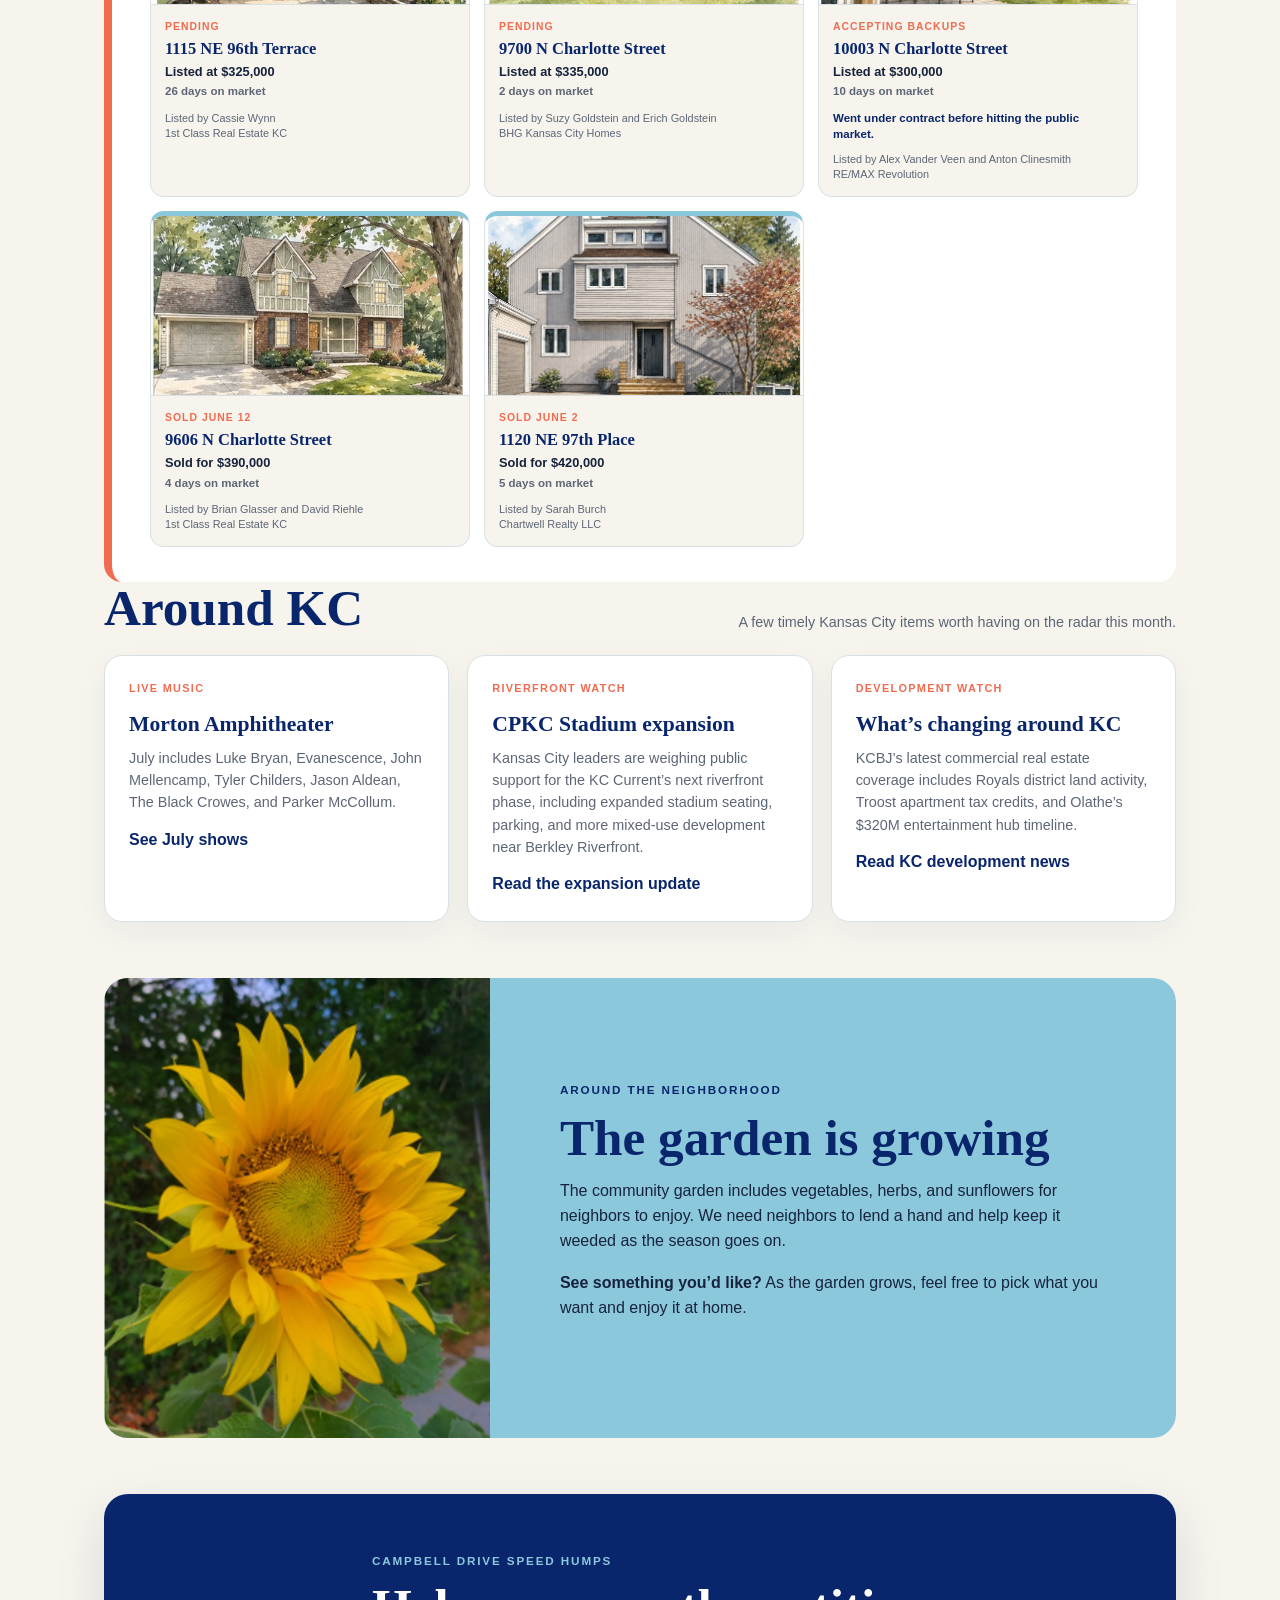
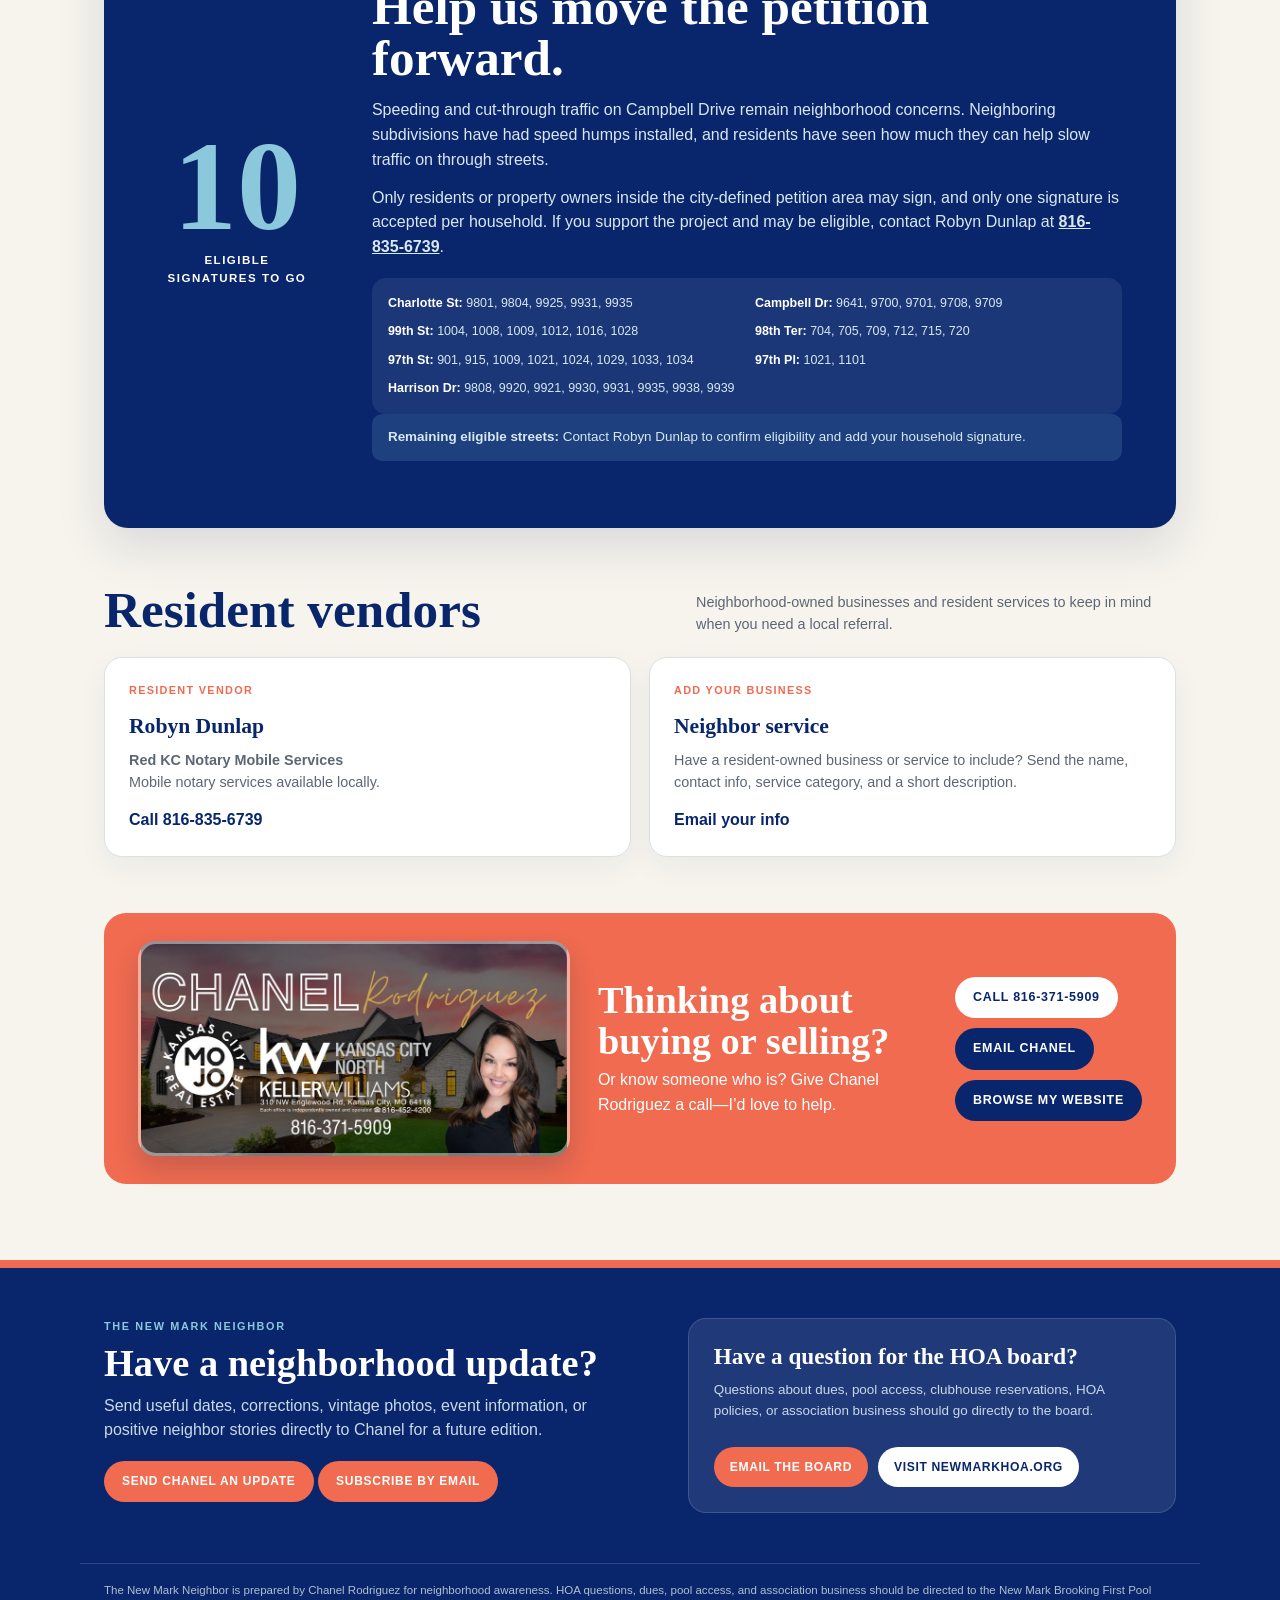
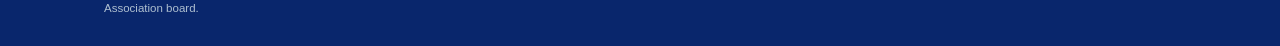
==== commit 06a3a536: "Fix July archive images" ====
--- a/archive/july-2026/index.html
+++ b/archive/july-2026/index.html
@@ -1,6 +1,6 @@
-<!doctype html>
-<html lang="en">
-<head>
+﻿<!doctype html>
+<html lang="en">
+<head>
 <meta charset="utf-8">
 <meta name="viewport" content="width=device-width,initial-scale=1">
 <meta name="description" content="The New Mark Neighbor is a monthly New Mark Brooking neighborhood issue with HOA dates, pool reminders, local updates, resident notes, and neighborhood real estate context from Chanel Rodriguez.">
@@ -19,94 +19,94 @@
 <style>
 :root{--navy:#09266c;--sky:#8bc8dc;--coral:#f06b4f;--cream:#f6f4ed;--ink:#17233c;--muted:#5d6676;--green:#476958;--white:#fff;--line:#d9e1e5;--shadow:0 18px 50px rgba(7,28,66,.12)}
 *{box-sizing:border-box}html{scroll-behavior:smooth;scroll-padding-top:72px}body{margin:0;color:var(--ink);background:var(--cream);font-family:Arial,Helvetica,sans-serif;line-height:1.55}.skip-link{position:absolute;left:12px;top:-48px;z-index:20;background:#fff;color:var(--navy);padding:10px 14px;border-radius:999px;font-weight:900;text-decoration:none;box-shadow:var(--shadow)}.skip-link:focus{top:12px}a:focus-visible{outline:3px solid var(--coral);outline-offset:4px;border-radius:6px}.preview{background:#fff2cf;color:#533f00;text-align:center;padding:10px 18px;font-size:.82rem;font-weight:800;letter-spacing:.03em;border-bottom:1px solid #ead58b}.masthead{background:var(--white)}.masthead-inner{max-width:1120px;margin:auto;padding:25px 24px 19px;display:flex;align-items:center;justify-content:space-between;gap:24px}.brand small{display:block;color:#98827e;font-size:.7rem;font-weight:800;letter-spacing:.34em;text-transform:uppercase;margin-bottom:3px}.brand strong{display:block;color:var(--navy);font-family:Georgia,serif;font-size:clamp(1.45rem,4vw,2.25rem);line-height:1.05;letter-spacing:.01em}.brand span{display:block;color:#967d77;font-size:.68rem;font-weight:800;letter-spacing:.35em;text-transform:uppercase;margin-top:7px}.issue{text-align:right;color:var(--navy);font-size:.78rem;font-weight:800;text-transform:uppercase;letter-spacing:.13em}.issue b{display:block;color:var(--coral);font-size:.7rem;margin-top:4px}.nav{background:var(--navy);color:white;position:sticky;top:0;z-index:10}.nav-inner{max-width:1120px;margin:auto;padding:0 24px;display:flex;gap:25px;overflow:auto;scroll-snap-type:x proximity}.nav a{color:white;text-decoration:none;font-size:.75rem;font-weight:800;text-transform:uppercase;letter-spacing:.08em;white-space:nowrap;padding:14px 0;border-bottom:3px solid transparent;scroll-snap-align:start}.nav a:hover{border-color:var(--coral)}.hero{max-width:1120px;margin:34px auto 0;padding:0 24px}.hero-card{min-height:480px;border-radius:25px;overflow:hidden;display:grid;grid-template-columns:1.08fr .92fr;background:var(--sky);box-shadow:var(--shadow)}.hero-copy{padding:clamp(34px,6vw,68px);display:flex;flex-direction:column;justify-content:center}.eyebrow{color:var(--navy);font-size:.73rem;font-weight:900;text-transform:uppercase;letter-spacing:.16em}.hero h1{margin:12px 0 15px;color:var(--navy);font-family:Georgia,serif;font-size:clamp(2.6rem,6vw,5.3rem);line-height:.94;letter-spacing:-.045em;max-width:690px}.hero p{font-size:1.06rem;max-width:610px;margin:0}.hero-image{background:linear-gradient(180deg,rgba(9,38,108,.04),rgba(9,38,108,.32)),url('flowers.jpg') center/cover no-repeat;position:relative}.hero-image:after{content:'NEIGHBORHOOD NOTES • USEFUL DATES • LOCAL LIFE';position:absolute;bottom:26px;left:26px;right:26px;color:#fff;font-size:.68rem;font-weight:900;letter-spacing:.14em;text-shadow:0 2px 12px rgba(0,0,0,.4)}main{max-width:1120px;margin:auto;padding:52px 24px 76px}.section-head{display:flex;align-items:end;justify-content:space-between;gap:20px;margin-bottom:22px}.section-head h2{margin:0;color:var(--navy);font-family:Georgia,serif;font-size:clamp(2rem,4vw,3.2rem);line-height:1}.section-head p{margin:0;max-width:480px;color:var(--muted);font-size:.9rem}.glance{display:grid;grid-template-columns:repeat(3,1fr);gap:18px;margin-bottom:56px}.card{background:#fff;border:1px solid var(--line);border-radius:18px;padding:25px;box-shadow:0 10px 30px rgba(8,35,73,.05)}.card .num{display:block;color:var(--coral);font-size:.68rem;font-weight:900;letter-spacing:.13em;margin-bottom:25px}.card h3{color:var(--navy);font-family:Georgia,serif;font-size:1.45rem;line-height:1.08;margin:0 0 10px}.card p{margin:0;color:var(--muted);font-size:.92rem}.feature{display:grid;grid-template-columns:1fr 1fr;border-radius:24px;overflow:hidden;background:var(--navy);color:#fff;box-shadow:var(--shadow);margin-bottom:56px}.feature-image{min-height:430px;background:url('pool-pass-2026.jpg') center/cover no-repeat}.feature-copy{padding:clamp(35px,6vw,65px);display:flex;flex-direction:column;justify-content:center}.feature .eyebrow{color:var(--sky)}.feature h2{font-family:Georgia,serif;font-size:clamp(2.2rem,4vw,3.65rem);line-height:1;margin:10px 0 16px}.feature p{color:#d8e8f1;margin:0 0 24px}.pill{display:inline-block;align-self:flex-start;background:var(--coral);color:#fff;text-decoration:none;border-radius:999px;padding:11px 18px;font-size:.78rem;font-weight:900;letter-spacing:.06em;text-transform:uppercase}.calendar{display:grid;grid-template-columns:.75fr 1.25fr;gap:28px;margin-bottom:56px}.date-panel{background:var(--coral);color:#fff;border-radius:22px;padding:34px}.date-panel small{font-weight:900;letter-spacing:.15em;text-transform:uppercase}.date-panel strong{display:block;font-family:Georgia,serif;font-size:4.5rem;line-height:.95;margin:50px 0 8px}.date-panel p{margin:0}.events{background:#fff;border-radius:22px;padding:14px 30px}.event{display:grid;grid-template-columns:92px 1fr;gap:18px;padding:22px 0;border-bottom:1px solid var(--line)}.event:last-child{border:0}.event time{color:var(--coral);font-weight:900;font-size:.78rem;text-transform:uppercase;letter-spacing:.07em}.event h3{margin:0 0 5px;color:var(--navy);font-size:1.05rem}.event p{margin:0;color:var(--muted);font-size:.88rem}.garden{display:grid;grid-template-columns:.72fr 1.28fr;gap:0;background:var(--sky);border-radius:24px;overflow:hidden;margin-bottom:56px}.garden-image{min-height:460px;background:url('sunflower.jpg') center/cover no-repeat}.garden-copy{padding:clamp(35px,6vw,70px);align-self:center}.garden h2{font-family:Georgia,serif;color:var(--navy);font-size:clamp(2.2rem,4vw,3.5rem);line-height:1;margin:10px 0 16px}.garden p{margin:0 0 18px}.market{background:#fff;border-left:8px solid var(--coral);border-radius:18px;padding:35px 38px;display:grid;grid-template-columns:1fr 1.4fr;gap:38px;align-items:center}.market h2{color:var(--navy);font-family:Georgia,serif;font-size:2.5rem;line-height:1;margin:7px 0 12px}.market-note{color:var(--muted);font-size:.84rem}.stats{display:grid;grid-template-columns:repeat(3,1fr);gap:12px}.stat{background:var(--cream);border-radius:14px;padding:18px}.stat b{display:block;color:var(--navy);font-size:1.55rem}.stat span{font-size:.74rem;color:var(--muted);text-transform:uppercase;font-weight:800;letter-spacing:.05em}footer{background:var(--navy);color:#fff}.footer-inner{max-width:1120px;margin:auto;padding:50px 24px;display:grid;grid-template-columns:1.4fr 1fr;gap:50px}.footer-inner h2{font-family:Georgia,serif;font-size:2rem;margin:0 0 10px}.footer-inner p{color:#c9d9e8;margin:0}.contact{display:grid;gap:8px;align-content:center}.contact a{color:#fff;text-decoration:none;font-weight:800}.fineprint{max-width:1120px;margin:auto;padding:18px 24px 28px;border-top:1px solid rgba(255,255,255,.15);color:#aebfd0;font-size:.72rem}.coral-line{height:8px;background:var(--coral)}
-@media(max-width:780px){.issue{display:none}.hero-card,.feature,.calendar,.garden,.market,.footer-inner{grid-template-columns:1fr}.hero-image{min-height:260px;order:-1}.hero-copy{padding:34px 28px}.glance{grid-template-columns:1fr}.feature-image{min-height:300px}.calendar{gap:16px}.date-panel strong{margin-top:20px}.market{padding:28px}.stats{grid-template-columns:1fr}.garden-image{min-height:330px}.nav-inner{gap:18px}.section-head{display:block}.section-head p{margin-top:10px}}
-@media print{.preview,.nav{display:none}body{background:#fff}.hero-card,.card,.feature{box-shadow:none}}
-</style>
+@media(max-width:780px){.issue{display:none}.hero-card,.feature,.calendar,.garden,.market,.footer-inner{grid-template-columns:1fr}.hero-image{min-height:260px;order:-1}.hero-copy{padding:34px 28px}.glance{grid-template-columns:1fr}.feature-image{min-height:300px}.calendar{gap:16px}.date-panel strong{margin-top:20px}.market{padding:28px}.stats{grid-template-columns:1fr}.garden-image{min-height:330px}.nav-inner{gap:18px}.section-head{display:block}.section-head p{margin-top:10px}}
+@media print{.preview,.nav{display:none}body{background:#fff}.hero-card,.card,.feature{box-shadow:none}}
+</style>
 <style>
 .header-subscribe{display:inline-block;margin-top:10px;background:var(--coral);color:#fff;text-decoration:none;border-radius:999px;padding:9px 15px;font-size:.7rem;font-weight:900;letter-spacing:.08em;text-transform:uppercase}
 .header-subscribe:hover{background:#ff7a60}
 @media(max-width:780px){.masthead-inner{display:block}.issue{display:block;text-align:left;margin-top:16px}.header-subscribe{margin-top:8px}}
 .market-highlight{grid-column:1/-1;background:#e7f3f6;border-radius:14px;padding:20px 22px;border-left:4px solid var(--navy)}
-.market-highlight strong{display:block;color:var(--navy);font-family:Georgia,serif;font-size:1.25rem;margin-bottom:5px}
-.market-highlight p{margin:0;color:#3f4c5f;font-size:.9rem}
-.market-monthly{grid-column:1/-1;margin:0;background:var(--navy);color:#fff;border-radius:14px;padding:18px 22px;font-size:1.02rem;font-weight:900;letter-spacing:.02em}
-.hero-image{background-image:linear-gradient(180deg,rgba(9,38,108,.03),rgba(9,38,108,.38)),url('summer-solstice.jpg');background-position:center 52%;background-size:cover}
-.hero-image:after{content:'SUMMER SOLSTICE • NEIGHBORS • JUNE 2026'}
-.hero.solstice h1{font-size:clamp(2.55rem,5vw,4.35rem);line-height:.98}
-.hero.solstice p{font-size:1rem;line-height:1.6}
-.market-gallery{grid-column:1/-1}
-.market-gallery h3{margin:2px 0 5px;color:var(--navy);font-family:Georgia,serif;font-size:1.75rem}
+.market-highlight strong{display:block;color:var(--navy);font-family:Georgia,serif;font-size:1.25rem;margin-bottom:5px}
+.market-highlight p{margin:0;color:#3f4c5f;font-size:.9rem}
+.market-monthly{grid-column:1/-1;margin:0;background:var(--navy);color:#fff;border-radius:14px;padding:18px 22px;font-size:1.02rem;font-weight:900;letter-spacing:.02em}
+.hero-image{background-image:linear-gradient(180deg,rgba(9,38,108,.03),rgba(9,38,108,.38)),url('summer-solstice.jpg');background-position:center 52%;background-size:cover}
+.hero-image:after{content:'SUMMER SOLSTICE • NEIGHBORS • JUNE 2026'}
+.hero.solstice h1{font-size:clamp(2.55rem,5vw,4.35rem);line-height:.98}
+.hero.solstice p{font-size:1rem;line-height:1.6}
+.market-gallery{grid-column:1/-1}
+.market-gallery h3{margin:2px 0 5px;color:var(--navy);font-family:Georgia,serif;font-size:1.75rem}
 .market-gallery-intro{margin:0 0 14px;color:var(--muted);font-size:.82rem}.source-note{margin:14px 0 0;color:var(--muted);font-size:.74rem;font-style:italic}
-.listing-grid{display:grid;grid-template-columns:repeat(3,1fr);gap:14px}
-.listing-card{overflow:hidden;background:var(--cream);border:1px solid var(--line);border-top:5px solid var(--sky);border-radius:14px}
-.listing-card img{display:block;width:100%;height:130px;object-fit:cover}
-.listing-art{height:180px;background-image:url('market-watercolors.jpg');background-repeat:no-repeat;background-size:300% auto;border-bottom:1px solid var(--line)}
-.art-1115{background-position:0 51%}
-.art-9700{background-position:50% 51%}
-.art-9606{background-position:100% 51%}
-.listing-art-secondary{background-image:url('market-watercolors-secondary.jpg');background-size:200% auto}
-.art-10003{background-position:0 51%}
-.art-1120{background-position:100% 51%}
-.listing-copy{padding:14px}
-.listing-status{display:block;color:var(--coral);font-size:.65rem;font-weight:900;letter-spacing:.1em;text-transform:uppercase;margin-bottom:5px}
-.listing-copy h4{margin:0 0 3px;color:var(--navy);font-family:Georgia,serif;font-size:1.03rem;line-height:1.15}
-.listing-price{margin:0 0 2px;color:var(--ink);font-size:.8rem;font-weight:800}
-.listing-dom{margin:0 0 10px;color:var(--muted);font-size:.72rem;font-weight:700}
-.listing-note{margin:0 0 10px;color:var(--navy);font-size:.72rem;font-weight:800;line-height:1.35}
-.listing-credit{margin:0;color:var(--muted);font-size:.68rem;line-height:1.35}
-.pill-row{display:flex;flex-wrap:wrap;gap:10px}
-.pill.secondary{background:var(--sky);color:var(--navy)}
-.nav-inner{scrollbar-width:none}
-.nav-inner::-webkit-scrollbar{display:none}
-.card a,.event a,.traffic-update a,.real-estate-cta a{color:inherit;font-weight:800}
-.traffic-update{margin:0 0 56px;background:var(--navy);color:#fff;border-radius:24px;padding:clamp(30px,5vw,54px);display:grid;grid-template-columns:.38fr 1.62fr;gap:38px;align-items:center;box-shadow:var(--shadow)}
-.traffic-count{text-align:center;padding-right:18px}
-.traffic-count b{display:block;color:var(--sky);font-family:Georgia,serif;font-size:clamp(5rem,10vw,8rem);line-height:.8}
-.traffic-count span{display:block;margin-top:15px;font-size:.72rem;font-weight:900;letter-spacing:.13em;text-transform:uppercase}
-.traffic-copy .eyebrow{color:var(--sky)}
-.traffic-copy h2{font-family:Georgia,serif;font-size:clamp(2rem,4vw,3.25rem);line-height:1;margin:8px 0 15px}
-.traffic-copy p{margin:0 0 13px;color:#d8e8f1}
-.traffic-note{padding:13px 16px;border-radius:10px;background:rgba(139,200,220,.16);font-size:.84rem}
-.traffic-streets{display:grid;grid-template-columns:repeat(2,minmax(0,1fr));gap:9px 16px;margin-top:18px;padding:16px;border-radius:14px;background:rgba(255,255,255,.08);font-size:.78rem;color:#d8e8f1}
-.traffic-streets div{overflow-wrap:anywhere}
-.traffic-streets strong{color:#fff}
-.real-estate-cta{margin:26px 0 0;background:var(--coral);color:#fff;border-radius:22px;padding:28px 34px;display:grid;grid-template-columns:minmax(360px,1.05fr) .8fr auto;align-items:center;gap:28px}
-.cta-photo{width:100%;min-height:215px;border-radius:18px;background-image:url('chanel-mojo-card.jpg');background-size:cover;background-position:center;background-repeat:no-repeat;box-shadow:0 12px 26px rgba(8,35,73,.18);border:3px solid rgba(255,255,255,.45)}
-.real-estate-cta h2{font-family:Georgia,serif;font-size:clamp(1.7rem,3vw,2.45rem);line-height:1.05;margin:0 0 7px}
-.real-estate-cta p{margin:0}
-.cta-actions{display:flex;flex-direction:column;gap:10px;min-width:185px}
-.real-estate-cta .pill{background:#fff;color:var(--navy);white-space:nowrap;text-align:center}
-.real-estate-cta .pill.secondary{background:var(--navy);color:#fff}
-.footer-inner.footer-profile{grid-template-columns:1.05fr .95fr;gap:44px;align-items:start}
-.chanel-photo{width:210px;height:235px;border-radius:20px;background-image:url('chanel-profile-source.png');background-size:685px 969px;background-position:right bottom;background-repeat:no-repeat;box-shadow:0 14px 30px rgba(0,0,0,.2);border:3px solid rgba(255,255,255,.2)}
-.footer-kicker{display:block;color:var(--sky);font-size:.68rem;font-weight:900;letter-spacing:.15em;text-transform:uppercase;margin-bottom:8px}
-.footer-news h2{font-size:clamp(1.9rem,3vw,2.65rem);line-height:1.05}
-.footer-news p{margin-bottom:18px}
-.footer-button{display:inline-block;background:var(--coral);color:#fff;text-decoration:none;border-radius:999px;padding:11px 18px;font-size:.75rem;font-weight:900;letter-spacing:.06em;text-transform:uppercase}
-.footer-realty{margin-top:21px!important;font-size:.82rem}
-.footer-realty a{color:#fff;font-weight:900}
-.board-box{background:rgba(255,255,255,.09);border:1px solid rgba(255,255,255,.14);border-radius:18px;padding:25px}
-.board-box h3{font-family:Georgia,serif;font-size:1.45rem;line-height:1.1;margin:0 0 10px}
-.board-box p{font-size:.84rem;margin-bottom:17px}
-.board-box a{display:block;color:#fff;font-weight:800;text-decoration:none;margin-top:7px;overflow-wrap:anywhere}
-@media(max-width:900px){.listing-grid{grid-template-columns:repeat(2,1fr)}}
-.date-panel p{font-size:1.1rem}
+.listing-grid{display:grid;grid-template-columns:repeat(3,1fr);gap:14px}
+.listing-card{overflow:hidden;background:var(--cream);border:1px solid var(--line);border-top:5px solid var(--sky);border-radius:14px}
+.listing-card img{display:block;width:100%;height:130px;object-fit:cover}
+.listing-art{height:180px;background-image:url('market-watercolors.jpg');background-repeat:no-repeat;background-size:300% auto;border-bottom:1px solid var(--line)}
+.art-1115{background-position:0 51%}
+.art-9700{background-position:50% 51%}
+.art-9606{background-position:100% 51%}
+.listing-art-secondary{background-image:url('market-watercolors-secondary.jpg');background-size:200% auto}
+.art-10003{background-position:0 51%}
+.art-1120{background-position:100% 51%}
+.listing-copy{padding:14px}
+.listing-status{display:block;color:var(--coral);font-size:.65rem;font-weight:900;letter-spacing:.1em;text-transform:uppercase;margin-bottom:5px}
+.listing-copy h4{margin:0 0 3px;color:var(--navy);font-family:Georgia,serif;font-size:1.03rem;line-height:1.15}
+.listing-price{margin:0 0 2px;color:var(--ink);font-size:.8rem;font-weight:800}
+.listing-dom{margin:0 0 10px;color:var(--muted);font-size:.72rem;font-weight:700}
+.listing-note{margin:0 0 10px;color:var(--navy);font-size:.72rem;font-weight:800;line-height:1.35}
+.listing-credit{margin:0;color:var(--muted);font-size:.68rem;line-height:1.35}
+.pill-row{display:flex;flex-wrap:wrap;gap:10px}
+.pill.secondary{background:var(--sky);color:var(--navy)}
+.nav-inner{scrollbar-width:none}
+.nav-inner::-webkit-scrollbar{display:none}
+.card a,.event a,.traffic-update a,.real-estate-cta a{color:inherit;font-weight:800}
+.traffic-update{margin:0 0 56px;background:var(--navy);color:#fff;border-radius:24px;padding:clamp(30px,5vw,54px);display:grid;grid-template-columns:.38fr 1.62fr;gap:38px;align-items:center;box-shadow:var(--shadow)}
+.traffic-count{text-align:center;padding-right:18px}
+.traffic-count b{display:block;color:var(--sky);font-family:Georgia,serif;font-size:clamp(5rem,10vw,8rem);line-height:.8}
+.traffic-count span{display:block;margin-top:15px;font-size:.72rem;font-weight:900;letter-spacing:.13em;text-transform:uppercase}
+.traffic-copy .eyebrow{color:var(--sky)}
+.traffic-copy h2{font-family:Georgia,serif;font-size:clamp(2rem,4vw,3.25rem);line-height:1;margin:8px 0 15px}
+.traffic-copy p{margin:0 0 13px;color:#d8e8f1}
+.traffic-note{padding:13px 16px;border-radius:10px;background:rgba(139,200,220,.16);font-size:.84rem}
+.traffic-streets{display:grid;grid-template-columns:repeat(2,minmax(0,1fr));gap:9px 16px;margin-top:18px;padding:16px;border-radius:14px;background:rgba(255,255,255,.08);font-size:.78rem;color:#d8e8f1}
+.traffic-streets div{overflow-wrap:anywhere}
+.traffic-streets strong{color:#fff}
+.real-estate-cta{margin:26px 0 0;background:var(--coral);color:#fff;border-radius:22px;padding:28px 34px;display:grid;grid-template-columns:minmax(360px,1.05fr) .8fr auto;align-items:center;gap:28px}
+.cta-photo{width:100%;min-height:215px;border-radius:18px;background-image:url('chanel-mojo-card.jpg');background-size:cover;background-position:center;background-repeat:no-repeat;box-shadow:0 12px 26px rgba(8,35,73,.18);border:3px solid rgba(255,255,255,.45)}
+.real-estate-cta h2{font-family:Georgia,serif;font-size:clamp(1.7rem,3vw,2.45rem);line-height:1.05;margin:0 0 7px}
+.real-estate-cta p{margin:0}
+.cta-actions{display:flex;flex-direction:column;gap:10px;min-width:185px}
+.real-estate-cta .pill{background:#fff;color:var(--navy);white-space:nowrap;text-align:center}
+.real-estate-cta .pill.secondary{background:var(--navy);color:#fff}
+.footer-inner.footer-profile{grid-template-columns:1.05fr .95fr;gap:44px;align-items:start}
+.chanel-photo{width:210px;height:235px;border-radius:20px;background-image:url('chanel-profile-source.png');background-size:685px 969px;background-position:right bottom;background-repeat:no-repeat;box-shadow:0 14px 30px rgba(0,0,0,.2);border:3px solid rgba(255,255,255,.2)}
+.footer-kicker{display:block;color:var(--sky);font-size:.68rem;font-weight:900;letter-spacing:.15em;text-transform:uppercase;margin-bottom:8px}
+.footer-news h2{font-size:clamp(1.9rem,3vw,2.65rem);line-height:1.05}
+.footer-news p{margin-bottom:18px}
+.footer-button{display:inline-block;background:var(--coral);color:#fff;text-decoration:none;border-radius:999px;padding:11px 18px;font-size:.75rem;font-weight:900;letter-spacing:.06em;text-transform:uppercase}
+.footer-realty{margin-top:21px!important;font-size:.82rem}
+.footer-realty a{color:#fff;font-weight:900}
+.board-box{background:rgba(255,255,255,.09);border:1px solid rgba(255,255,255,.14);border-radius:18px;padding:25px}
+.board-box h3{font-family:Georgia,serif;font-size:1.45rem;line-height:1.1;margin:0 0 10px}
+.board-box p{font-size:.84rem;margin-bottom:17px}
+.board-box a{display:block;color:#fff;font-weight:800;text-decoration:none;margin-top:7px;overflow-wrap:anywhere}
+@media(max-width:900px){.listing-grid{grid-template-columns:repeat(2,1fr)}}
+.date-panel p{font-size:1.1rem}
 .sponsor-bar{background:var(--navy);color:#fff;display:flex;align-items:center;justify-content:center;gap:18px;padding:16px 22px;border-bottom:4px solid var(--coral);box-shadow:0 8px 24px rgba(7,28,66,.12);text-align:left}.sponsor-logo{width:92px;height:92px;object-fit:contain}.sponsor-bar small{display:block;color:var(--sky);font-size:.68rem;font-weight:900;letter-spacing:.16em;text-transform:uppercase}.sponsor-bar strong{display:inline;color:#fff;font-family:Georgia,serif;font-size:1.65rem;line-height:1}.sponsor-bar span{color:#fff;font-size:.92rem;font-weight:800}
-
-.local-roundup,.resident-vendors{margin-bottom:56px}
-.roundup-grid,.vendor-grid{display:grid;grid-template-columns:repeat(3,1fr);gap:18px}.vendor-grid{grid-template-columns:repeat(2,1fr)}
-.roundup-card,.vendor-card{background:#fff;border:1px solid var(--line);border-radius:18px;padding:24px;box-shadow:0 10px 30px rgba(8,35,73,.05)}
-.roundup-card .tag,.vendor-card .tag{display:block;color:var(--coral);font-size:.68rem;font-weight:900;letter-spacing:.12em;text-transform:uppercase;margin-bottom:16px}
-.roundup-card h3,.vendor-card h3{color:var(--navy);font-family:Georgia,serif;font-size:1.35rem;line-height:1.1;margin:0 0 10px}
-.roundup-card p,.vendor-card p{margin:0 0 14px;color:var(--muted);font-size:.9rem}
-.roundup-card a,.vendor-card a{color:var(--navy);font-weight:900;text-decoration:none}
-.board-actions{display:flex;flex-wrap:wrap;gap:10px;margin-top:18px}
-.board-box a.board-button{display:inline-block;background:var(--coral);color:#fff;border-radius:999px;padding:11px 16px;font-size:.76rem;font-weight:900;letter-spacing:.05em;text-transform:uppercase}
-.board-box a.board-button.secondary{background:#fff;color:var(--navy)}
+
+.local-roundup,.resident-vendors{margin-bottom:56px}
+.roundup-grid,.vendor-grid{display:grid;grid-template-columns:repeat(3,1fr);gap:18px}.vendor-grid{grid-template-columns:repeat(2,1fr)}
+.roundup-card,.vendor-card{background:#fff;border:1px solid var(--line);border-radius:18px;padding:24px;box-shadow:0 10px 30px rgba(8,35,73,.05)}
+.roundup-card .tag,.vendor-card .tag{display:block;color:var(--coral);font-size:.68rem;font-weight:900;letter-spacing:.12em;text-transform:uppercase;margin-bottom:16px}
+.roundup-card h3,.vendor-card h3{color:var(--navy);font-family:Georgia,serif;font-size:1.35rem;line-height:1.1;margin:0 0 10px}
+.roundup-card p,.vendor-card p{margin:0 0 14px;color:var(--muted);font-size:.9rem}
+.roundup-card a,.vendor-card a{color:var(--navy);font-weight:900;text-decoration:none}
+.board-actions{display:flex;flex-wrap:wrap;gap:10px;margin-top:18px}
+.board-box a.board-button{display:inline-block;background:var(--coral);color:#fff;border-radius:999px;padding:11px 16px;font-size:.76rem;font-weight:900;letter-spacing:.05em;text-transform:uppercase}
+.board-box a.board-button.secondary{background:#fff;color:var(--navy)}
 @media(max-width:900px){.footer-inner.footer-profile{grid-template-columns:1fr}.real-estate-cta{grid-template-columns:1fr}.cta-actions{flex-direction:row;flex-wrap:wrap}.cta-photo{min-height:240px}.traffic-streets{grid-template-columns:1fr}}
 @media(max-width:780px){.traffic-update{grid-template-columns:1fr}.traffic-count{border-bottom:1px solid rgba(255,255,255,.25);padding:0 0 28px}.real-estate-cta{grid-template-columns:1fr}.real-estate-cta .pill{margin-top:0}.cta-photo{min-height:210px}.footer-inner.footer-profile{grid-template-columns:1fr}.roundup-grid,.vendor-grid{grid-template-columns:1fr}.sponsor-bar{justify-content:flex-start;padding:12px 18px;gap:12px}.sponsor-logo{width:70px;height:70px;flex:0 0 70px}.sponsor-bar small{font-size:.58rem;letter-spacing:.13em}.sponsor-bar strong{font-size:clamp(1.1rem,7vw,1.55rem)}.sponsor-bar span{display:block;font-size:.8rem}.masthead-inner{padding:22px 24px 17px}.brand small{letter-spacing:.25em}.brand span{letter-spacing:.22em}.nav:after{content:'Swipe for more';position:absolute;right:10px;top:50%;transform:translateY(-50%);font-size:.56rem;color:rgba(255,255,255,.72);font-weight:900;letter-spacing:.08em;text-transform:uppercase;pointer-events:none;background:linear-gradient(90deg,rgba(9,38,108,0),var(--navy) 28%);padding:17px 0 17px 44px}.nav-inner{padding-right:110px}.date-panel strong{font-size:4rem}.event{grid-template-columns:74px 1fr}.events{padding:10px 22px}.market h2{font-size:2.1rem}.market-monthly{font-size:1rem}.hero{margin-top:28px}.hero-card{min-height:0}.hero-image{min-height:310px}.hero-copy{padding:32px 28px 38px}.hero.solstice h1{font-size:clamp(2.45rem,12vw,3.4rem)}}
 @media(max-width:560px){.listing-grid{grid-template-columns:1fr}.listing-card img{height:190px}main{padding-left:18px;padding-right:18px}.hero{padding:0 18px}.card,.roundup-card,.vendor-card{padding:22px}.feature-copy,.garden-copy{padding:32px 26px}.feature-image{min-height:315px;background-position:center}.traffic-update{padding:30px 24px}.traffic-count b{font-size:5.5rem}.cta-actions{flex-direction:column}.cta-actions .pill{width:100%;text-align:center}.footer-inner{padding-left:18px;padding-right:18px}.board-box{padding:22px}.fineprint{padding-left:18px;padding-right:18px}}
-</style>
+</style>
 </head>
 <body>
 <a class="skip-link" href="#main-content">Skip to newsletter</a>
@@ -115,60 +115,61 @@
 <nav class="nav" aria-label="Issue sections"><div class="nav-inner"><a href="#glance">At a glance</a><a href="#pool">Pool</a><a href="#calendar">Calendar</a><a href="#around-kc">Around KC</a><a href="#garden">Community garden</a><a href="#traffic">Traffic update</a><a href="#market">Neighborhood real estate</a><a href="#vendors">Vendors</a></div></nav>
 <section class="hero solstice"><div class="hero-card"><div class="hero-copy"><span class="eyebrow">Neighborhood recap</span><h1>Summer Solstice, rain or shine.</h1><p>Thunderstorms changed our plans, but not the evening. We moved the party inside the clubhouse, shared a meal, and enjoyed time with the neighbors who stopped by. It was a smaller gathering than planned, but a warm reminder that community doesn’t require perfect weather—or a huge crowd.</p></div><div class="hero-image" role="img" aria-label="Neighbors gathering for the New Mark Brooking Summer Solstice party"></div></div></section>
 <main id="main-content">
-<section id="glance"><div class="section-head"><h2>At a glance</h2><p>The monthly version leads with the few things residents are most likely to need right now.</p></div><div class="glance">
-<article class="card"><span class="num">01 • POOL</span><h3>Summer hours are in effect</h3><p>Open 11:00 A.M. to 9:00 P.M. daily. Lifeguards staff the pool during all open hours.</p></article>
-<article class="card"><span class="num">02 • COMMUNITY</span><h3>Garden volunteers welcome</h3><p>Lend a hand with watering and weeding while enjoying the community harvest.</p></article>
-<article class="card"><span class="num">03 • SAVE THE DATE</span><h3>Back-to-School Bash</h3><p><strong>Saturday, August 15 • 6:00–8:00 P.M.</strong><br>We’ll grill, play yard games, and keep the pool open. Neighborhood DJ wanted—<a href="mailto:board@newmarkhoa.org?subject=Back-to-school%20bash%20DJ">email the board</a> if you can bring the music.</p></article>
-</div></section>
+<section id="glance"><div class="section-head"><h2>At a glance</h2><p>The monthly version leads with the few things residents are most likely to need right now.</p></div><div class="glance">
+<article class="card"><span class="num">01 • POOL</span><h3>Summer hours are in effect</h3><p>Open 11:00 A.M. to 9:00 P.M. daily. Lifeguards staff the pool during all open hours.</p></article>
+<article class="card"><span class="num">02 • COMMUNITY</span><h3>Garden volunteers welcome</h3><p>Lend a hand with watering and weeding while enjoying the community harvest.</p></article>
+<article class="card"><span class="num">03 • SAVE THE DATE</span><h3>Back-to-School Bash</h3><p><strong>Saturday, August 15 • 6:00–8:00 P.M.</strong><br>We’ll grill, play yard games, and keep the pool open. Neighborhood DJ wanted—<a href="mailto:board@newmarkhoa.org?subject=Back-to-school%20bash%20DJ">email the board</a> if you can bring the music.</p></article>
+</div></section>
 <section class="feature" id="pool"><div class="feature-image" role="img" aria-label="2026 New Mark First Pool HOA pool pass by the water"></div><div class="feature-copy"><span class="eyebrow">Pool season</span><h2>Need your pool key activated?</h2><p>This year’s scheduled key-card signups have ended. If you missed them—or you are new to the neighborhood and did not receive a pool key at closing—email the board to arrange an activation time. Your HOA dues must be current before a card can be activated.</p><div class="pill-row"><a class="pill" href="mailto:board@newmarkhoa.org?subject=Pool%20key%20activation">Email the board</a><a class="pill secondary" href="https://www.newmarkhoa.org/online-payments.html" target="_blank" rel="noopener">Pay dues online</a></div></div></section>
 <section id="calendar"><div class="section-head"><h2>Coming up</h2><p>July dates residents need now. See the <a href="https://www.newmarkhoa.org/calendar.html" target="_blank" rel="noopener">HOA calendar</a> for additions and updates.</p></div><div class="calendar"><div class="date-panel"><small>Next HOA meeting</small><strong>JUL 19</strong><p><b>7:00 P.M. at the clubhouse.</b><br>Moved to Sunday, July 19.</p></div><div class="events">
 <div class="event"><time>Jul 16</time><div><h3>Swim Team Banquet</h3><p>The pool will close at 5:00 P.M. for the swim team banquet. Watch the neighborhood Facebook page for updates.</p></div></div>
 <div class="event"><time>Jul 18</time><div><h3>Dumpster at the pool parking lot</h3><p>The dumpster will be in the pool parking lot. Watch the Facebook page for a post from Rick Head.</p></div></div>
 <div class="event"><time>Jul 19</time><div><h3>Monthly HOA meeting • 7:00 P.M.</h3><p>The board’s regular monthly meeting has moved to Sunday, July 19 at the clubhouse.</p></div></div>
-<div class="event"><time>Anytime</time><div><h3>Need to reserve the clubhouse?</h3><p>Email the board with your date request and any questions about clubhouse availability.</p></div></div>
-<div class="event"><time>Aug 15</time><div><h3>Back-to-School Bash • 6:00–8:00 P.M.</h3><p>Grilling, yard games, an open pool, and—if we find a neighborhood DJ—music.</p></div></div>
-</div></div></section>
-<section class="market" id="market">
-  <div>
-    <span class="eyebrow">New Mark Brooking real estate • all of 2026 year to date</span>
-    <h2>What homes are doing in our neighborhood.</h2>
+<div class="event"><time>Anytime</time><div><h3>Need to reserve the clubhouse?</h3><p>Email the board with your date request and any questions about clubhouse availability.</p></div></div>
+<div class="event"><time>Aug 15</time><div><h3>Back-to-School Bash • 6:00–8:00 P.M.</h3><p>Grilling, yard games, an open pool, and—if we find a neighborhood DJ—music.</p></div></div>
+</div></div></section>
+<section class="market" id="market">
+  <div>
+    <span class="eyebrow">New Mark Brooking real estate • all of 2026 year to date</span>
+    <h2>What homes are doing in our neighborhood.</h2>
     <p class="market-note">All 2026 New Mark Brooking First Pool Association activity through June 30, verified through Heartland MLS using the confirmed neighborhood boundary.</p>
     <p class="source-note">Market data current as of June 30, 2026. Listing images are original watercolor-style illustrations inspired by the homes, not MLS photo claims.</p>
   </div>
-  <div class="stats">
-    <div class="stat"><b>9</b><span>Homes sold</span></div>
-    <div class="stat"><b>$370K</b><span>Median sale price</span></div>
-    <div class="stat"><b>4</b><span>Median days on market</span></div>
-  </div>
+  <div class="stats">
+    <div class="stat"><b>9</b><span>Homes sold</span></div>
+    <div class="stat"><b>$370K</b><span>Median sale price</span></div>
+    <div class="stat"><b>4</b><span>Median days on market</span></div>
+  </div>
   <p class="market-monthly">June 2026: 2 homes closed and 3 went under contract.</p>
-  <div class="market-gallery">
-    <h3>Homes on the move</h3>
+  <div class="market-gallery">
+    <h3>Homes on the move</h3>
     <p class="market-gallery-intro">New Mark Brooking activity recorded for June 2026.</p>
-    <div class="listing-grid">
-      <article class="listing-card"><div class="listing-art art-1115" role="img" aria-label="Original watercolor illustration inspired by the home at 1115 NE 96th Terrace"></div><div class="listing-copy"><span class="listing-status">Pending</span><h4>1115 NE 96th Terrace</h4><p class="listing-price">Listed at $325,000</p><p class="listing-dom">26 days on market</p><p class="listing-credit">Listed by Cassie Wynn<br>1st Class Real Estate KC</p></div></article>
-      <article class="listing-card"><div class="listing-art art-9700" role="img" aria-label="Original watercolor illustration inspired by the home at 9700 N Charlotte Street"></div><div class="listing-copy"><span class="listing-status">Pending</span><h4>9700 N Charlotte Street</h4><p class="listing-price">Listed at $335,000</p><p class="listing-dom">2 days on market</p><p class="listing-credit">Listed by Suzy Goldstein and Erich Goldstein<br>BHG Kansas City Homes</p></div></article>
-      <article class="listing-card"><div class="listing-art listing-art-secondary art-10003" role="img" aria-label="Original watercolor illustration inspired by the home at 10003 N Charlotte Street"></div><div class="listing-copy"><span class="listing-status">Accepting backups</span><h4>10003 N Charlotte Street</h4><p class="listing-price">Listed at $300,000</p><p class="listing-dom">10 days on market</p><p class="listing-note">Went under contract before hitting the public market.</p><p class="listing-credit">Listed by Alex Vander Veen and Anton Clinesmith<br>RE/MAX Revolution</p></div></article>
-      <article class="listing-card"><div class="listing-art art-9606" role="img" aria-label="Original watercolor illustration inspired by the home at 9606 N Charlotte Street"></div><div class="listing-copy"><span class="listing-status">Sold June 12</span><h4>9606 N Charlotte Street</h4><p class="listing-price">Sold for $390,000</p><p class="listing-dom">4 days on market</p><p class="listing-credit">Listed by Brian Glasser and David Riehle<br>1st Class Real Estate KC</p></div></article>
-      <article class="listing-card"><div class="listing-art listing-art-secondary art-1120" role="img" aria-label="Original watercolor illustration inspired by the home at 1120 NE 97th Place"></div><div class="listing-copy"><span class="listing-status">Sold June 2</span><h4>1120 NE 97th Place</h4><p class="listing-price">Sold for $420,000</p><p class="listing-dom">5 days on market</p><p class="listing-credit">Listed by Sarah Burch<br>Chartwell Realty LLC</p></div></article>
-    </div>
-  </div>
-</section>
-<section class="local-roundup" id="around-kc"><div class="section-head"><h2>Around KC</h2><p>A few timely Kansas City items worth having on the radar this month.</p></div><div class="roundup-grid">
+    <div class="listing-grid">
+      <article class="listing-card"><div class="listing-art art-1115" role="img" aria-label="Original watercolor illustration inspired by the home at 1115 NE 96th Terrace"></div><div class="listing-copy"><span class="listing-status">Pending</span><h4>1115 NE 96th Terrace</h4><p class="listing-price">Listed at $325,000</p><p class="listing-dom">26 days on market</p><p class="listing-credit">Listed by Cassie Wynn<br>1st Class Real Estate KC</p></div></article>
+      <article class="listing-card"><div class="listing-art art-9700" role="img" aria-label="Original watercolor illustration inspired by the home at 9700 N Charlotte Street"></div><div class="listing-copy"><span class="listing-status">Pending</span><h4>9700 N Charlotte Street</h4><p class="listing-price">Listed at $335,000</p><p class="listing-dom">2 days on market</p><p class="listing-credit">Listed by Suzy Goldstein and Erich Goldstein<br>BHG Kansas City Homes</p></div></article>
+      <article class="listing-card"><div class="listing-art listing-art-secondary art-10003" role="img" aria-label="Original watercolor illustration inspired by the home at 10003 N Charlotte Street"></div><div class="listing-copy"><span class="listing-status">Accepting backups</span><h4>10003 N Charlotte Street</h4><p class="listing-price">Listed at $300,000</p><p class="listing-dom">10 days on market</p><p class="listing-note">Went under contract before hitting the public market.</p><p class="listing-credit">Listed by Alex Vander Veen and Anton Clinesmith<br>RE/MAX Revolution</p></div></article>
+      <article class="listing-card"><div class="listing-art art-9606" role="img" aria-label="Original watercolor illustration inspired by the home at 9606 N Charlotte Street"></div><div class="listing-copy"><span class="listing-status">Sold June 12</span><h4>9606 N Charlotte Street</h4><p class="listing-price">Sold for $390,000</p><p class="listing-dom">4 days on market</p><p class="listing-credit">Listed by Brian Glasser and David Riehle<br>1st Class Real Estate KC</p></div></article>
+      <article class="listing-card"><div class="listing-art listing-art-secondary art-1120" role="img" aria-label="Original watercolor illustration inspired by the home at 1120 NE 97th Place"></div><div class="listing-copy"><span class="listing-status">Sold June 2</span><h4>1120 NE 97th Place</h4><p class="listing-price">Sold for $420,000</p><p class="listing-dom">5 days on market</p><p class="listing-credit">Listed by Sarah Burch<br>Chartwell Realty LLC</p></div></article>
+    </div>
+  </div>
+</section>
+<section class="local-roundup" id="around-kc"><div class="section-head"><h2>Around KC</h2><p>A few timely Kansas City items worth having on the radar this month.</p></div><div class="roundup-grid">
 <article class="roundup-card"><span class="tag">Live music</span><h3>Morton Amphitheater</h3><p>July includes Luke Bryan, Evanescence, John Mellencamp, Tyler Childers, Jason Aldean, The Black Crowes, and Parker McCollum.</p><a href="https://www.mortonamphitheater.com/shows/calendar/2026-07" target="_blank" rel="noopener">See July shows</a></article>
 <article class="roundup-card"><span class="tag">Riverfront watch</span><h3>CPKC Stadium expansion</h3><p>Kansas City leaders are weighing public support for the KC Current’s next riverfront phase, including expanded stadium seating, parking, and more mixed-use development near Berkley Riverfront.</p><a href="https://www.axios.com/local/kansas-city/2026/06/10/current-stadium-expansion-235-million-funding" target="_blank" rel="noopener">Read the expansion update</a></article>
 <article class="roundup-card"><span class="tag">Development watch</span><h3>What’s changing around KC</h3><p>KCBJ’s latest commercial real estate coverage includes Royals district land activity, Troost apartment tax credits, and Olathe’s $320M entertainment hub timeline.</p><a href="https://www.bizjournals.com/kansascity/news/commercial-real-estate" target="_blank" rel="noopener">Read KC development news</a></article>
-</div></section>
-<section class="garden" id="garden"><div class="garden-image" role="img" aria-label="Yellow sunflower in the New Mark Brooking community garden"></div><div class="garden-copy"><span class="eyebrow">Around the neighborhood</span><h2>The garden is growing</h2><p>The community garden includes vegetables, herbs, and sunflowers for neighbors to enjoy. We need neighbors to lend a hand and help keep it weeded as the season goes on.</p><p><strong>See something you’d like?</strong> As the garden grows, feel free to pick what you want and enjoy it at home.</p></div></section>
-<section class="traffic-update" id="traffic"><div class="traffic-count"><b>10</b><span>eligible signatures to go</span></div><div class="traffic-copy"><span class="eyebrow">Campbell Drive speed humps</span><h2>Help us move the petition forward.</h2><p>Speeding and cut-through traffic on Campbell Drive remain neighborhood concerns. Neighboring subdivisions have had speed humps installed, and residents have seen how much they can help slow traffic on through streets.</p><p>Only residents or property owners inside the city-defined petition area may sign, and only one signature is accepted per household. If you support the project and may be eligible, contact Robyn Dunlap at <a href="tel:+18168356739">816-835-6739</a>.</p><div class="traffic-streets"><div><strong>Charlotte St:</strong> 9801, 9804, 9925, 9931, 9935</div><div><strong>Campbell Dr:</strong> 9641, 9700, 9701, 9708, 9709</div><div><strong>99th St:</strong> 1004, 1008, 1009, 1012, 1016, 1028</div><div><strong>98th Ter:</strong> 704, 705, 709, 712, 715, 720</div><div><strong>97th St:</strong> 901, 915, 1009, 1021, 1024, 1029, 1033, 1034</div><div><strong>97th Pl:</strong> 1021, 1101</div><div><strong>Harrison Dr:</strong> 9808, 9920, 9921, 9930, 9931, 9935, 9938, 9939</div></div><p class="traffic-note"><strong>Remaining eligible streets:</strong> Contact Robyn Dunlap to confirm eligibility and add your household signature.</p></div></section>
+</div></section>
+<section class="garden" id="garden"><div class="garden-image" role="img" aria-label="Yellow sunflower in the New Mark Brooking community garden"></div><div class="garden-copy"><span class="eyebrow">Around the neighborhood</span><h2>The garden is growing</h2><p>The community garden includes vegetables, herbs, and sunflowers for neighbors to enjoy. We need neighbors to lend a hand and help keep it weeded as the season goes on.</p><p><strong>See something you’d like?</strong> As the garden grows, feel free to pick what you want and enjoy it at home.</p></div></section>
+<section class="traffic-update" id="traffic"><div class="traffic-count"><b>10</b><span>eligible signatures to go</span></div><div class="traffic-copy"><span class="eyebrow">Campbell Drive speed humps</span><h2>Help us move the petition forward.</h2><p>Speeding and cut-through traffic on Campbell Drive remain neighborhood concerns. Neighboring subdivisions have had speed humps installed, and residents have seen how much they can help slow traffic on through streets.</p><p>Only residents or property owners inside the city-defined petition area may sign, and only one signature is accepted per household. If you support the project and may be eligible, contact Robyn Dunlap at <a href="tel:+18168356739">816-835-6739</a>.</p><div class="traffic-streets"><div><strong>Charlotte St:</strong> 9801, 9804, 9925, 9931, 9935</div><div><strong>Campbell Dr:</strong> 9641, 9700, 9701, 9708, 9709</div><div><strong>99th St:</strong> 1004, 1008, 1009, 1012, 1016, 1028</div><div><strong>98th Ter:</strong> 704, 705, 709, 712, 715, 720</div><div><strong>97th St:</strong> 901, 915, 1009, 1021, 1024, 1029, 1033, 1034</div><div><strong>97th Pl:</strong> 1021, 1101</div><div><strong>Harrison Dr:</strong> 9808, 9920, 9921, 9930, 9931, 9935, 9938, 9939</div></div><p class="traffic-note"><strong>Remaining eligible streets:</strong> Contact Robyn Dunlap to confirm eligibility and add your household signature.</p></div></section>
 <section class="resident-vendors" id="vendors"><div class="section-head"><h2>Resident vendors</h2><p>Neighborhood-owned businesses and resident services to keep in mind when you need a local referral.</p></div><div class="vendor-grid">
 <article class="vendor-card"><span class="tag">Resident vendor</span><h3>Robyn Dunlap</h3><p><strong>Red KC Notary Mobile Services</strong><br>Mobile notary services available locally.</p><a href="tel:+18168356739">Call 816-835-6739</a></article>
 <article class="vendor-card"><span class="tag">Add your business</span><h3>Neighbor service</h3><p>Have a resident-owned business or service to include? Send the name, contact info, service category, and a short description.</p><a href="mailto:chanel@mojokc.com?subject=Resident%20vendor%20for%20The%20New%20Mark%20Neighbor&body=Hi%20Chanel%2C%0A%0AI%27d%20like%20to%20submit%20a%20resident%20vendor%20for%20The%20New%20Mark%20Neighbor.%0A%0ABusiness%20name%3A%0AResident%20name%3A%0AService%20category%3A%0APhone%3A%0AEmail%3A%0AWebsite%20or%20social%20link%3A%0AShort%20description%3A%0A%0AThank%20you!">Email your info</a></article>
-
-</div></section>
+
+</div></section>
 <section class="real-estate-cta"><div class="cta-photo" role="img" aria-label="Chanel Rodriguez, MOJO KC Real Estate"></div><div><h2>Thinking about buying or selling?</h2><p>Or know someone who is? Give Chanel Rodriguez a call—I’d love to help.</p></div><div class="cta-actions"><a class="pill" href="tel:+18163715909">Call 816-371-5909</a><a class="pill secondary" href="mailto:chanel@mojokc.com">Email Chanel</a><a class="pill secondary" href="https://Chanel.mojokcrealestate.com" target="_blank" rel="noopener">Browse my website</a></div></section>
-</main>
+</main>
 <footer id="contact"><div class="coral-line"></div><div class="footer-inner footer-profile"><div class="footer-news"><span class="footer-kicker">The New Mark Neighbor</span><h2>Have a neighborhood update?</h2><p>Send useful dates, corrections, vintage photos, event information, or positive neighbor stories directly to Chanel for a future edition.</p><a class="footer-button" href="mailto:chanel@mojokc.com?subject=New%20Mark%20Neighbor%20update">Send Chanel an update</a> <a class="footer-button" href="https://newmarkneighbor.beehiiv.com" target="_blank" rel="noopener">Subscribe by email</a></div><div class="board-box"><h3>Have a question for the HOA board?</h3><p>Questions about dues, pool access, clubhouse reservations, HOA policies, or association business should go directly to the board.</p><div class="board-actions"><a class="board-button" href="mailto:board@newmarkhoa.org">Email the board</a><a class="board-button secondary" href="https://www.newmarkhoa.org" target="_blank" rel="noopener">Visit newmarkhoa.org</a></div></div></div><div class="fineprint">The New Mark Neighbor is prepared by Chanel Rodriguez for neighborhood awareness. HOA questions, dues, pool access, and association business should be directed to the New Mark Brooking First Pool Association board.</div></footer>
-</body></html>
-
-
-
+</body></html>
+
+
+
+
